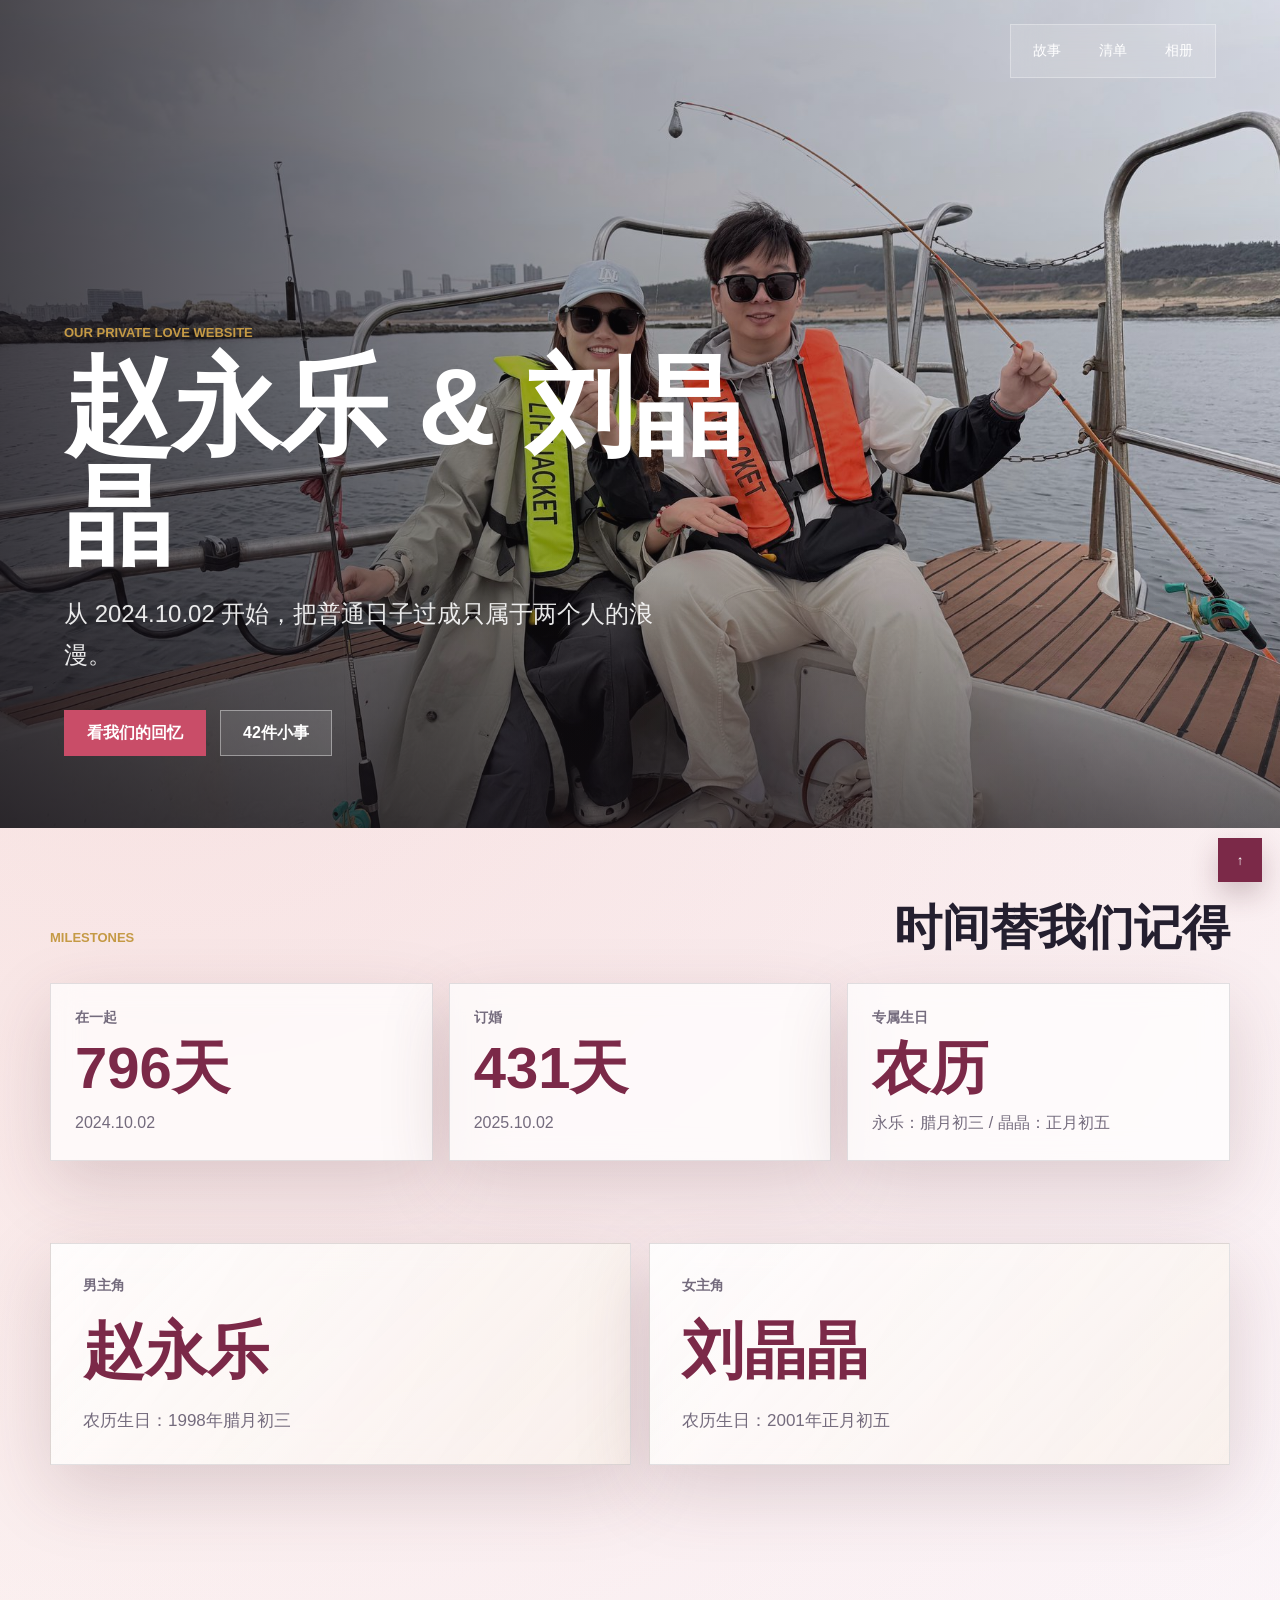
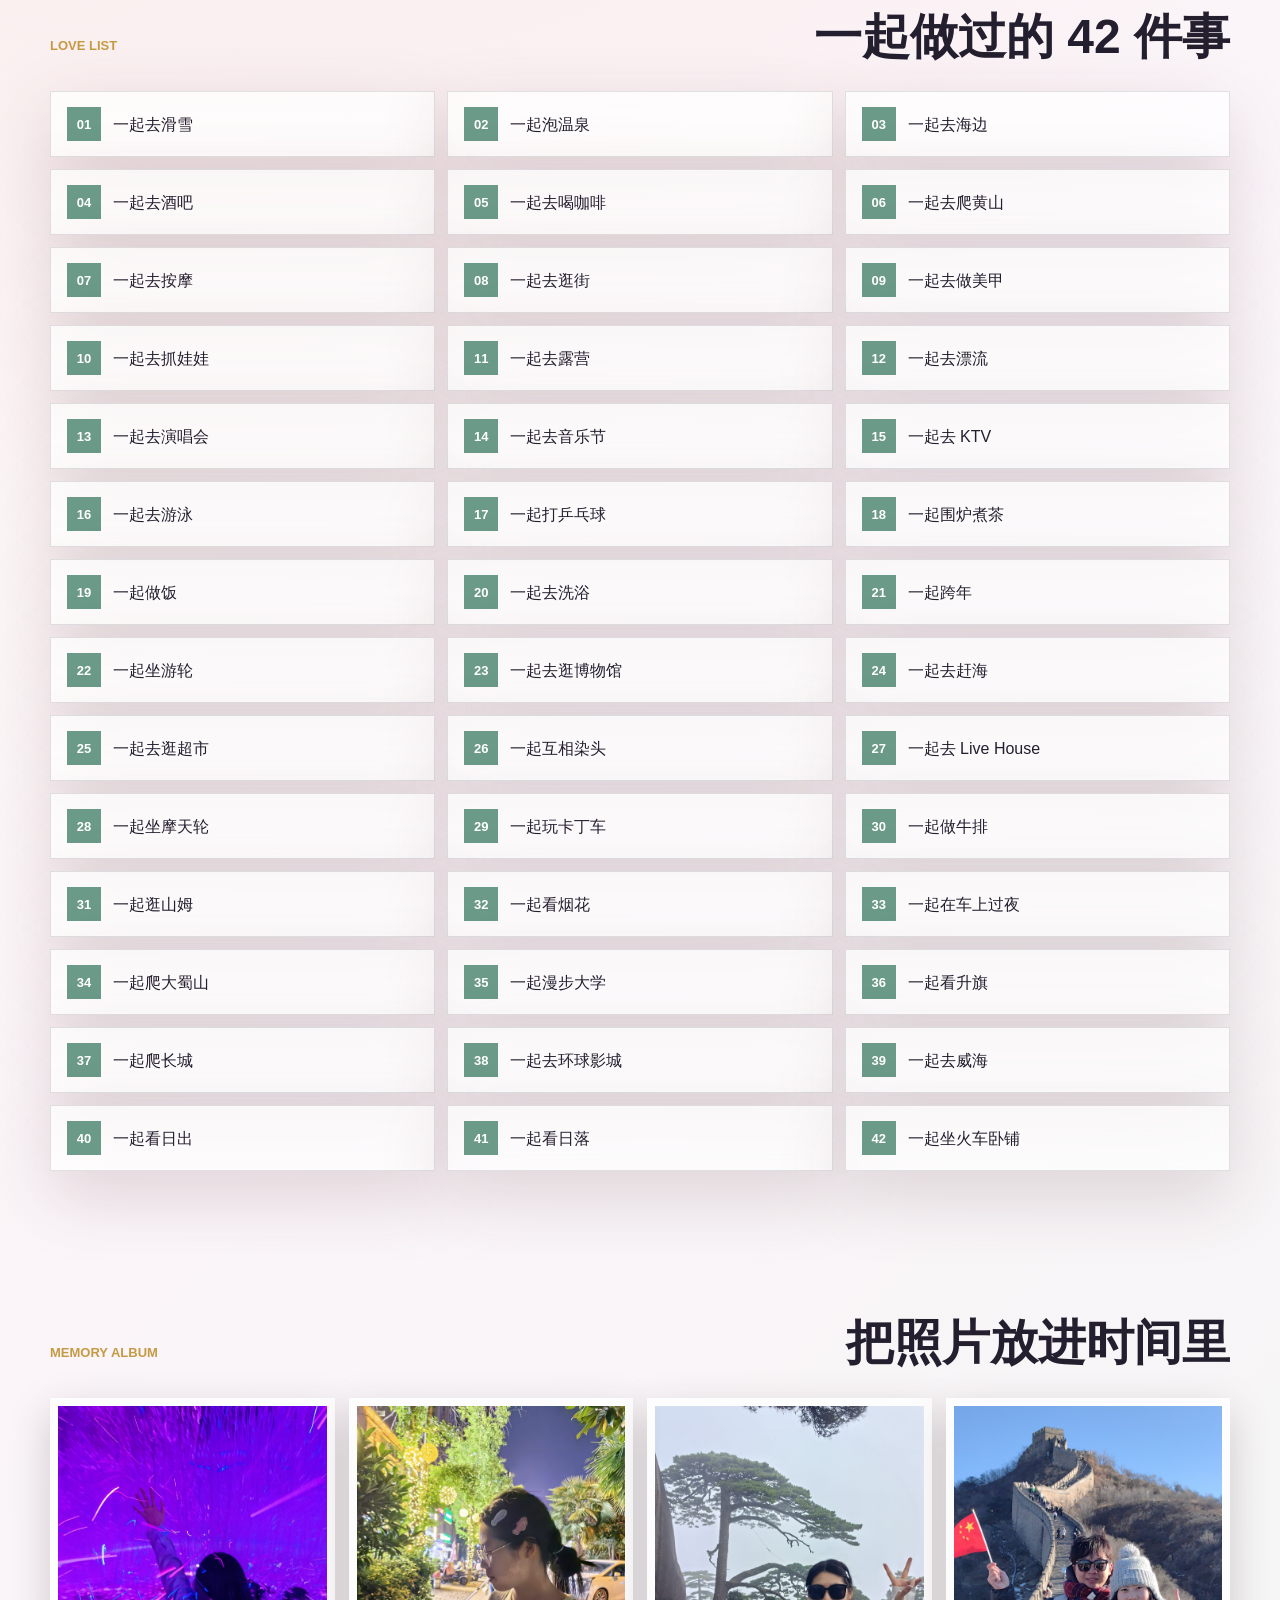
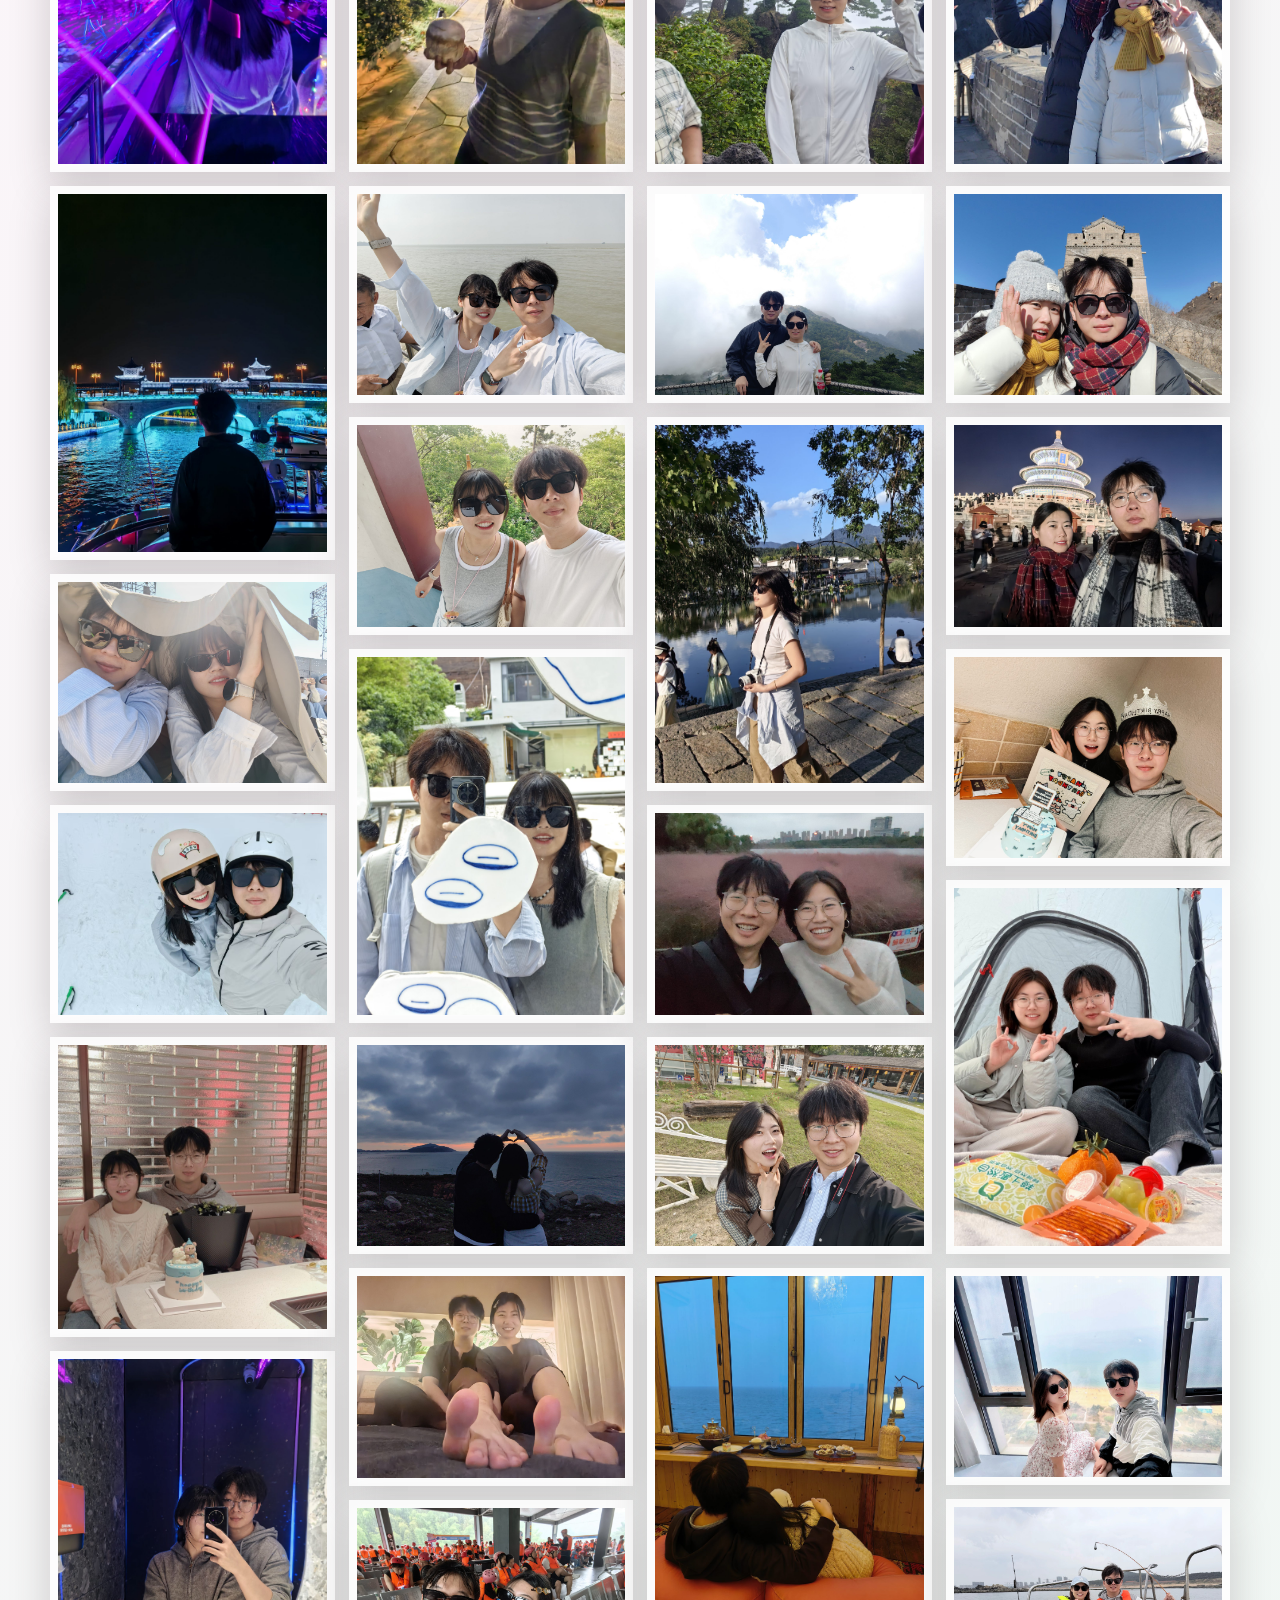
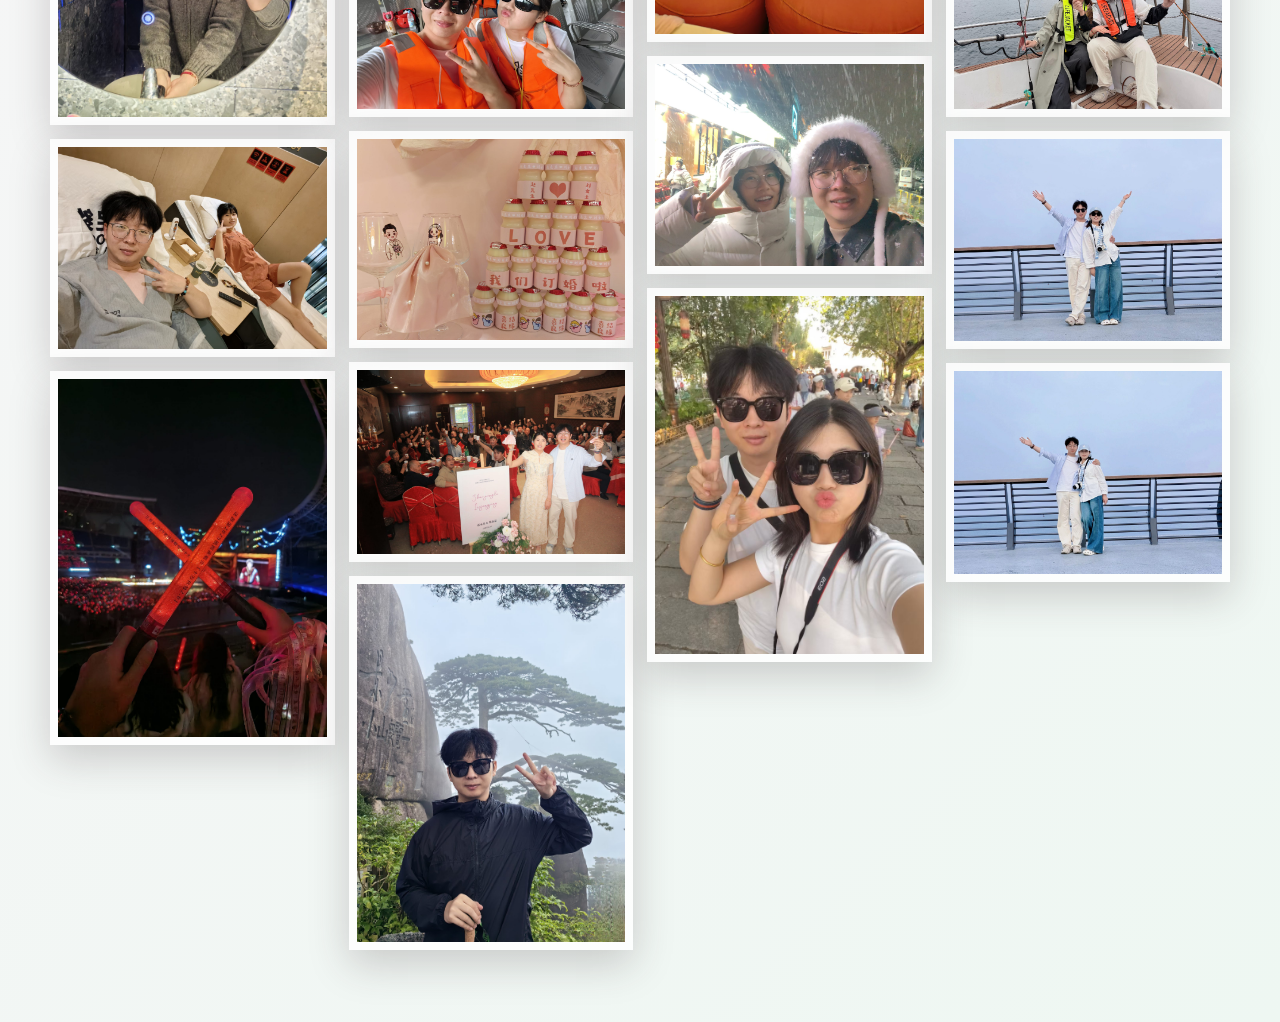
==== docs/index.html @ 8a0416c9 "Add docs deployment for GitHub Pages" ====
<!doctype html>
<html lang="zh-CN">
<head>
  <meta charset="utf-8">
  <meta name="viewport" content="width=device-width, initial-scale=1">
  <title>赵永乐 & 刘晶晶的爱情小站</title>
  <link rel="stylesheet" href="styles.css">
</head>
<body>
  <header class="hero" id="top">
    <div class="hero__media" aria-hidden="true">
      <img id="heroImage" src="assets/web_photos/photo_33.jpg" alt="">
    </div>
    <nav class="nav" aria-label="页面导航">
      <a href="#story">故事</a>
      <a href="#moments">清单</a>
      <a href="#gallery">相册</a>
    </nav>
    <section class="hero__content">
      <p class="eyebrow" id="heroEyebrow">Our private love website</p>
      <h1 id="heroTitle">赵永乐 & 刘晶晶</h1>
      <p class="hero__text" id="heroText">从 2024.10.02 开始，把普通日子过成只属于两个人的浪漫。</p>
      <div class="hero__actions">
        <a class="button button--primary" href="#gallery">看我们的回忆</a>
        <a class="button button--ghost" href="#moments">42件小事</a>
      </div>
    </section>
  </header>

  <main>
    <section class="section intro" id="story">
      <div class="section__head">
        <p class="eyebrow">Milestones</p>
        <h2>时间替我们记得</h2>
      </div>
      <div class="stats" aria-label="爱情纪念日">
        <article class="stat">
          <span class="stat__label">在一起</span>
          <strong id="togetherDays">--</strong>
          <span class="stat__meta" id="togetherDate">2024.10.02</span>
        </article>
        <article class="stat">
          <span class="stat__label">订婚</span>
          <strong id="engagedDays">--</strong>
          <span class="stat__meta" id="engagedDate">2025.10.02</span>
        </article>
        <article class="stat">
          <span class="stat__label">专属生日</span>
          <strong>农历</strong>
          <span class="stat__meta" id="birthdayText">永乐：腊月初三 / 晶晶：正月初五</span>
        </article>
      </div>
    </section>

    <section class="section names" id="peopleGrid">
    </section>

    <section class="section moments" id="moments">
      <div class="section__head">
        <p class="eyebrow">Love list</p>
        <h2>一起做过的 42 件事</h2>
      </div>
      <div class="moment-grid" id="momentGrid"></div>
    </section>

    <section class="section gallery" id="gallery">
      <div class="section__head">
        <p class="eyebrow">Memory album</p>
        <h2>把照片放进时间里</h2>
      </div>
      <div class="gallery-grid" id="galleryGrid" aria-label="情侣回忆相册"></div>
    </section>
  </main>

  <button class="to-top" type="button" aria-label="回到顶部">↑</button>

  <dialog class="lightbox" id="lightbox">
    <button class="lightbox__close" type="button" aria-label="关闭">×</button>
    <img id="lightboxImg" alt="放大的回忆照片">
  </dialog>

  <script src="script.js"></script>
</body>
</html>
---- docs/styles.css ----
:root {
  color-scheme: light;
  --ink: #241f2f;
  --muted: #746b7d;
  --paper: #fffaf7;
  --rose: #c94d68;
  --berry: #7b2948;
  --gold: #c59a45;
  --mint: #6b9a88;
  --line: rgba(36, 31, 47, 0.13);
  --shadow: 0 24px 70px rgba(86, 47, 55, 0.18);
}

* {
  box-sizing: border-box;
}

html {
  scroll-behavior: smooth;
}

body {
  margin: 0;
  color: var(--ink);
  font-family: "Microsoft YaHei", "PingFang SC", "Noto Sans SC", Arial, sans-serif;
  background:
    radial-gradient(circle at 12% 8%, rgba(201, 77, 104, 0.14), transparent 30%),
    linear-gradient(135deg, #fff8f1 0%, #fbf5f9 42%, #eef7f2 100%);
}

a {
  color: inherit;
  text-decoration: none;
}

.hero {
  position: relative;
  min-height: 92vh;
  display: grid;
  align-items: end;
  padding: 28px clamp(20px, 5vw, 72px) 72px;
  overflow: hidden;
}

.hero::after {
  content: "";
  position: absolute;
  inset: 0;
  background:
    linear-gradient(90deg, rgba(20, 16, 21, 0.74) 0%, rgba(20, 16, 21, 0.34) 46%, rgba(20, 16, 21, 0.1) 100%),
    linear-gradient(0deg, rgba(20, 16, 21, 0.55), transparent 35%);
  z-index: 1;
}

.hero__media,
.hero__media img {
  position: absolute;
  inset: 0;
  width: 100%;
  height: 100%;
}

.hero__media img {
  object-fit: cover;
}

.nav {
  position: absolute;
  z-index: 2;
  top: 24px;
  right: clamp(20px, 5vw, 72px);
  display: flex;
  gap: 10px;
  padding: 8px;
  border: 1px solid rgba(255, 255, 255, 0.32);
  background: rgba(255, 255, 255, 0.14);
  backdrop-filter: blur(16px);
}

.nav a {
  min-width: 54px;
  padding: 9px 14px;
  color: #fff;
  font-size: 14px;
  text-align: center;
}

.hero__content {
  position: relative;
  z-index: 2;
  max-width: 780px;
  color: #fff;
}

.eyebrow {
  margin: 0 0 12px;
  color: var(--gold);
  font-size: 13px;
  font-weight: 700;
  letter-spacing: 0;
  text-transform: uppercase;
}

.hero h1 {
  margin: 0;
  font-size: clamp(48px, 9vw, 108px);
  line-height: 1.02;
  letter-spacing: 0;
}

.hero__text {
  max-width: 620px;
  margin: 22px 0 0;
  color: rgba(255, 255, 255, 0.9);
  font-size: clamp(18px, 2.2vw, 24px);
  line-height: 1.7;
}

.hero__actions {
  display: flex;
  flex-wrap: wrap;
  gap: 14px;
  margin-top: 34px;
}

.button {
  display: inline-flex;
  align-items: center;
  justify-content: center;
  min-height: 46px;
  padding: 0 22px;
  border: 1px solid rgba(255, 255, 255, 0.4);
  font-weight: 700;
}

.button--primary {
  color: #fff;
  background: var(--rose);
  border-color: var(--rose);
}

.button--ghost {
  color: #fff;
  background: rgba(255, 255, 255, 0.12);
}

.section {
  width: min(1180px, calc(100% - 40px));
  margin: 0 auto;
  padding: 72px 0;
}

.section__head {
  display: flex;
  align-items: end;
  justify-content: space-between;
  gap: 20px;
  margin-bottom: 26px;
}

.section__head h2 {
  margin: 0;
  font-size: clamp(28px, 4vw, 48px);
  line-height: 1.18;
}

.stats {
  display: grid;
  grid-template-columns: repeat(3, minmax(0, 1fr));
  gap: 16px;
}

.stat,
.names article,
.moment {
  border: 1px solid var(--line);
  background: rgba(255, 255, 255, 0.72);
  box-shadow: var(--shadow);
  backdrop-filter: blur(14px);
}

.stat {
  min-height: 160px;
  padding: 24px;
}

.stat__label,
.names span {
  color: var(--muted);
  font-size: 14px;
  font-weight: 700;
}

.stat strong {
  display: block;
  margin: 12px 0;
  color: var(--berry);
  font-size: clamp(34px, 5vw, 58px);
  line-height: 1;
}

.stat__meta {
  color: var(--muted);
  line-height: 1.7;
}

.names {
  display: grid;
  grid-template-columns: repeat(2, minmax(0, 1fr));
  gap: 18px;
  padding-top: 10px;
}

.names article {
  min-height: 220px;
  padding: 32px;
  background:
    linear-gradient(135deg, rgba(255, 255, 255, 0.86), rgba(255, 244, 238, 0.72)),
    linear-gradient(120deg, transparent, rgba(107, 154, 136, 0.12));
}

.names h2 {
  margin: 14px 0 16px;
  color: var(--berry);
  font-size: clamp(36px, 5vw, 62px);
}

.names p {
  margin: 0;
  color: var(--muted);
  font-size: 17px;
}

.moment-grid {
  display: grid;
  grid-template-columns: repeat(3, minmax(0, 1fr));
  gap: 12px;
}

.moment {
  display: flex;
  align-items: center;
  gap: 12px;
  min-height: 66px;
  padding: 14px 16px;
}

.moment__index {
  display: inline-grid;
  place-items: center;
  flex: 0 0 34px;
  width: 34px;
  height: 34px;
  color: #fff;
  background: var(--mint);
  font-size: 13px;
  font-weight: 800;
}

.moment__text {
  min-width: 0;
  line-height: 1.45;
}

.gallery-grid {
  columns: 4 220px;
  column-gap: 14px;
}

.photo {
  display: block;
  width: 100%;
  margin: 0 0 14px;
  padding: 0;
  border: 0;
  background: transparent;
  break-inside: avoid;
  cursor: zoom-in;
}

.photo img {
  display: block;
  width: 100%;
  height: auto;
  border: 8px solid rgba(255, 255, 255, 0.84);
  box-shadow: 0 14px 38px rgba(61, 45, 52, 0.22);
}

.to-top {
  position: fixed;
  right: 18px;
  bottom: 18px;
  z-index: 5;
  width: 44px;
  height: 44px;
  border: 0;
  color: #fff;
  background: var(--berry);
  box-shadow: 0 12px 28px rgba(75, 32, 46, 0.24);
  cursor: pointer;
}

.lightbox {
  width: min(92vw, 1100px);
  padding: 0;
  border: 0;
  background: transparent;
}

.lightbox::backdrop {
  background: rgba(20, 16, 21, 0.82);
}

.lightbox img {
  display: block;
  max-width: 100%;
  max-height: 86vh;
  margin: auto;
  border: 10px solid #fff;
  box-shadow: 0 24px 70px rgba(0, 0, 0, 0.38);
}

.lightbox__close {
  position: fixed;
  top: 18px;
  right: 18px;
  width: 46px;
  height: 46px;
  border: 0;
  color: #fff;
  background: rgba(255, 255, 255, 0.18);
  font-size: 32px;
  line-height: 1;
  cursor: pointer;
}

@media (max-width: 860px) {
  .hero {
    min-height: 88vh;
    padding: 92px 20px 56px;
  }

  .nav {
    left: 20px;
    right: 20px;
    justify-content: center;
  }

  .section__head {
    display: block;
  }

  .stats,
  .names,
  .moment-grid {
    grid-template-columns: 1fr;
  }

  .section {
    width: min(100% - 28px, 1180px);
    padding: 52px 0;
  }
}
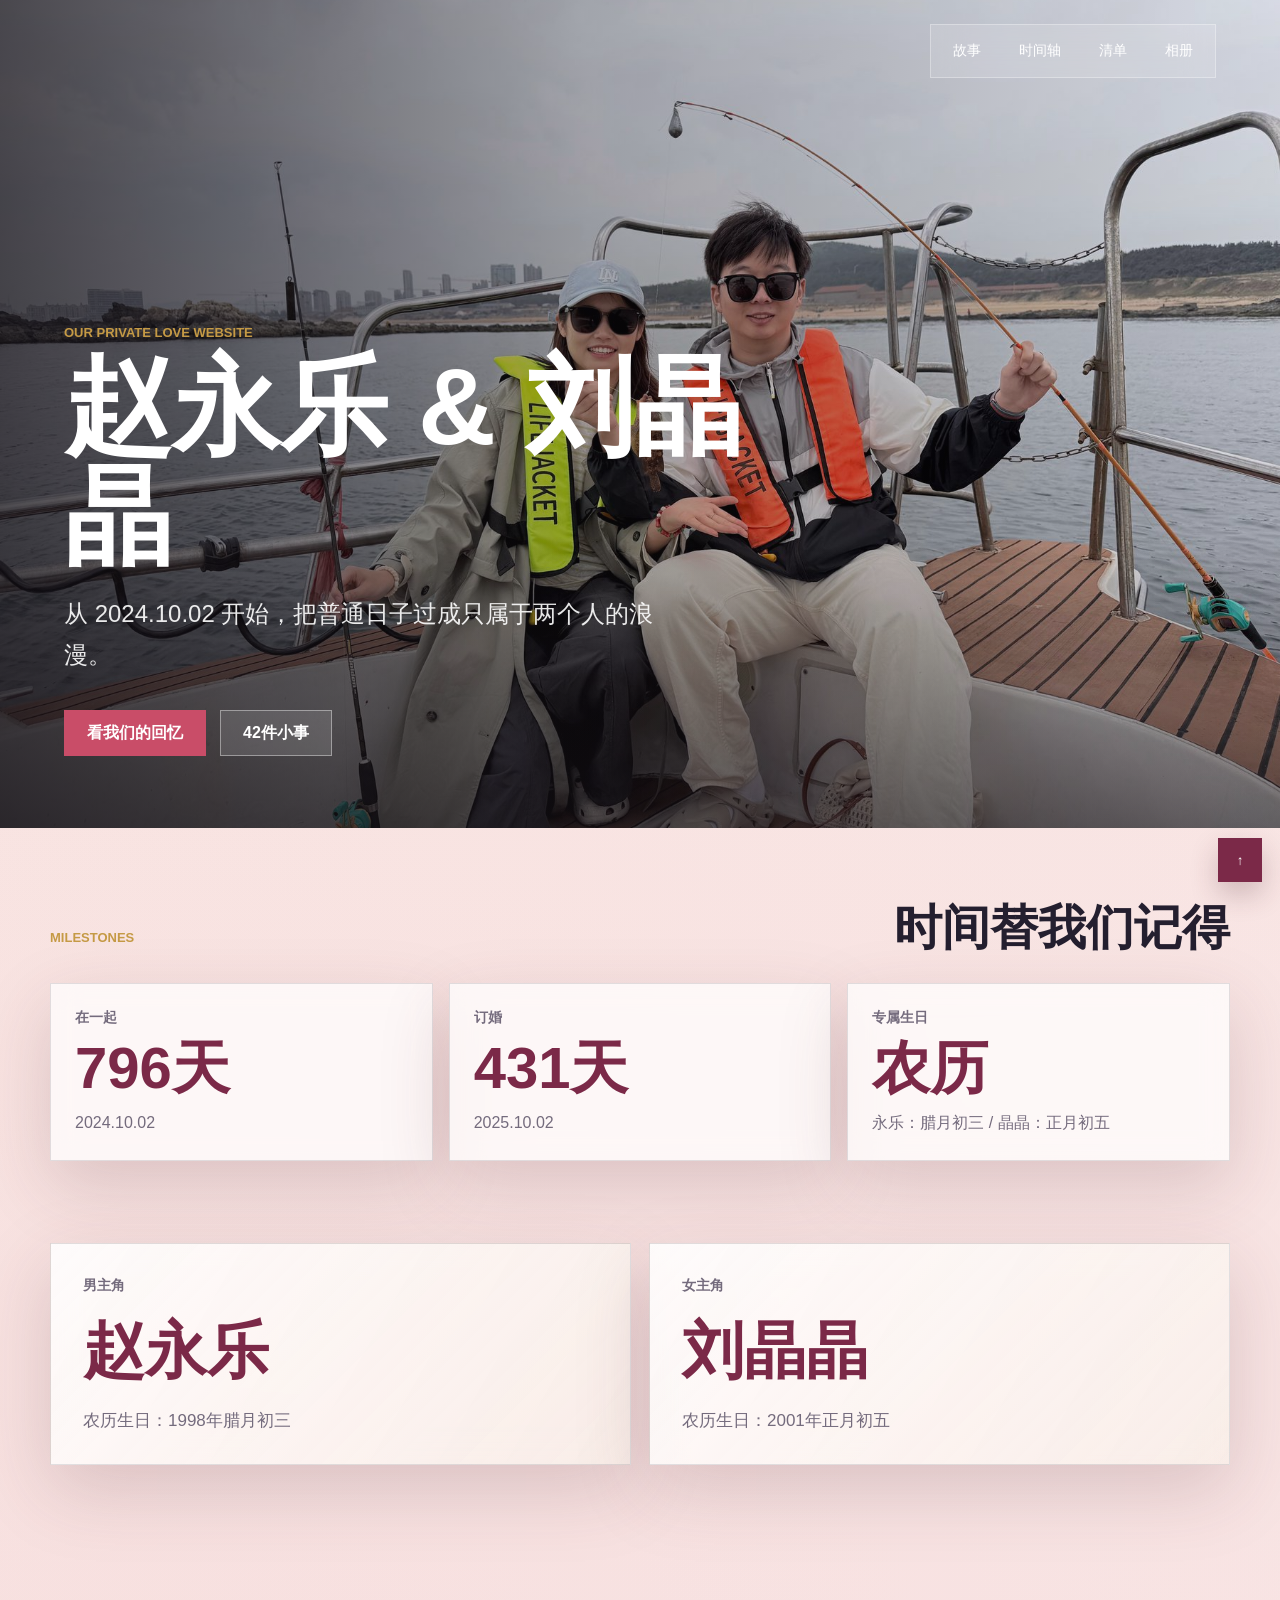
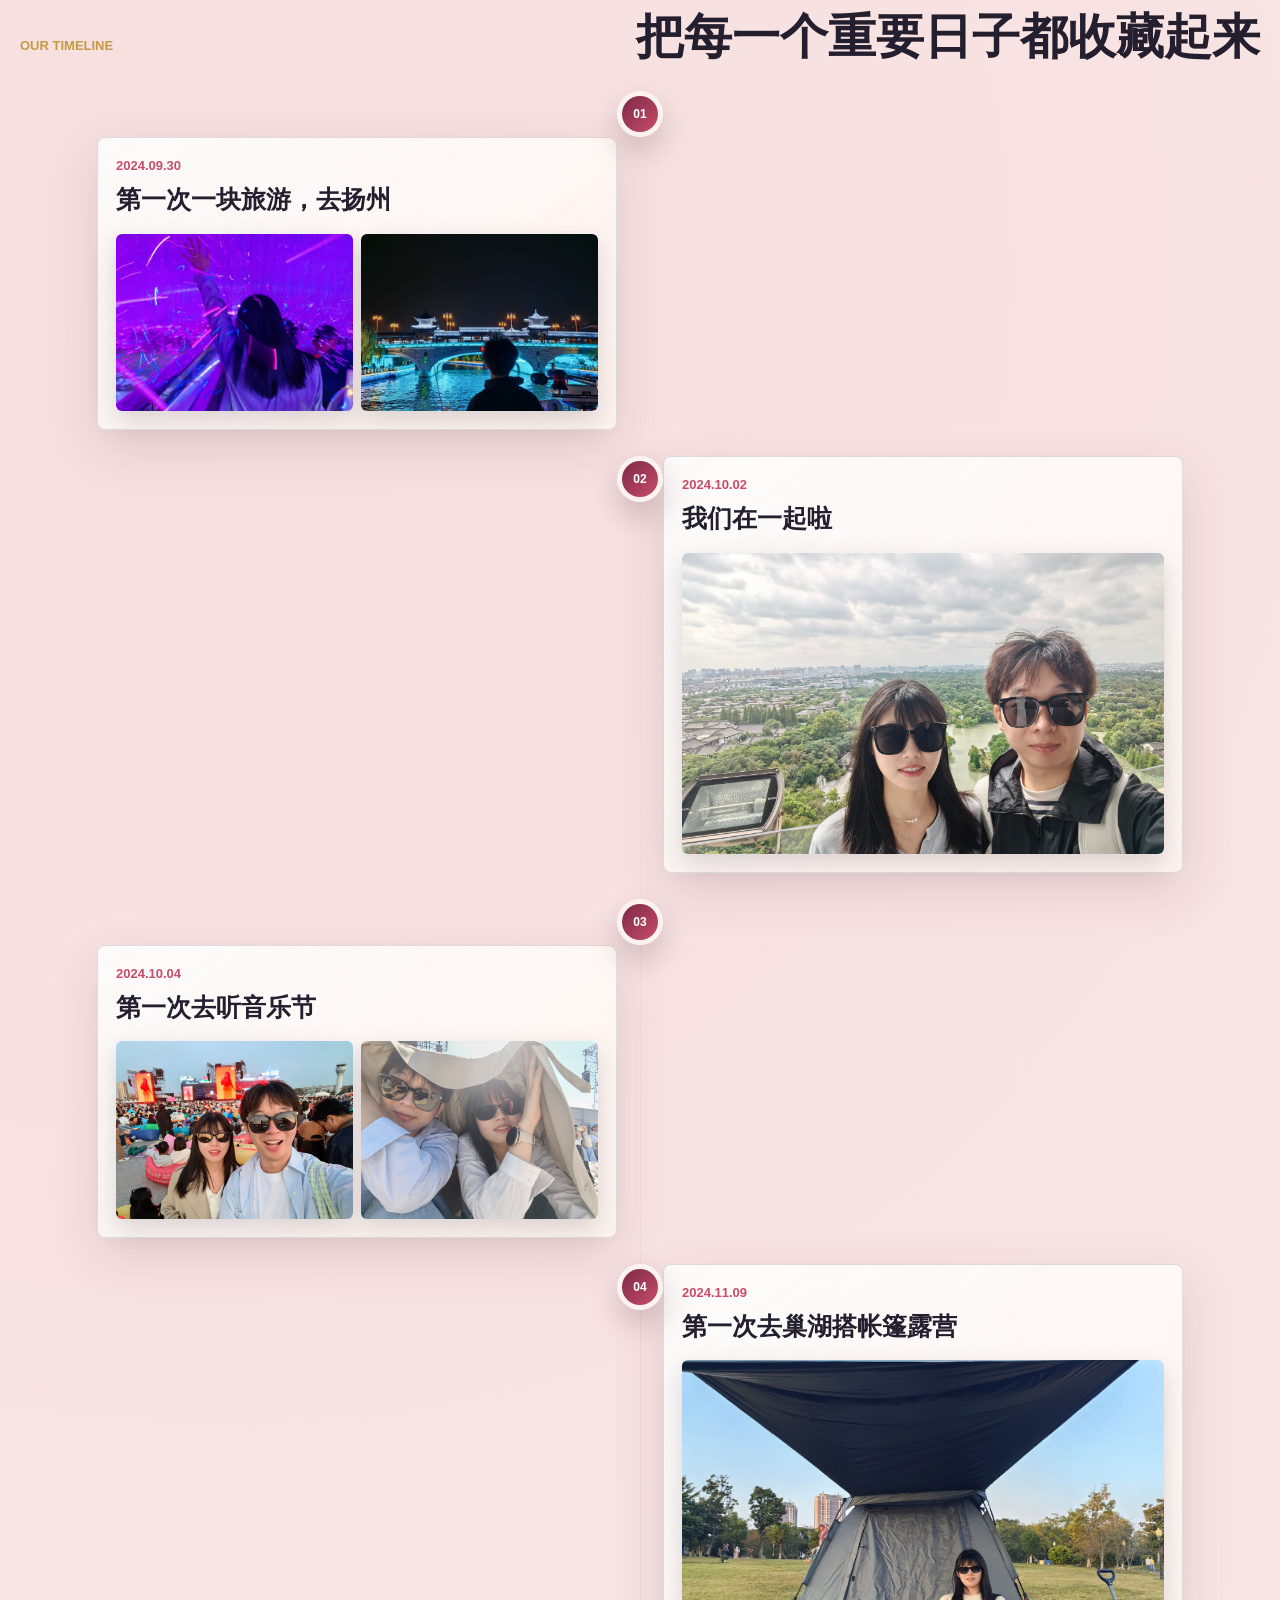
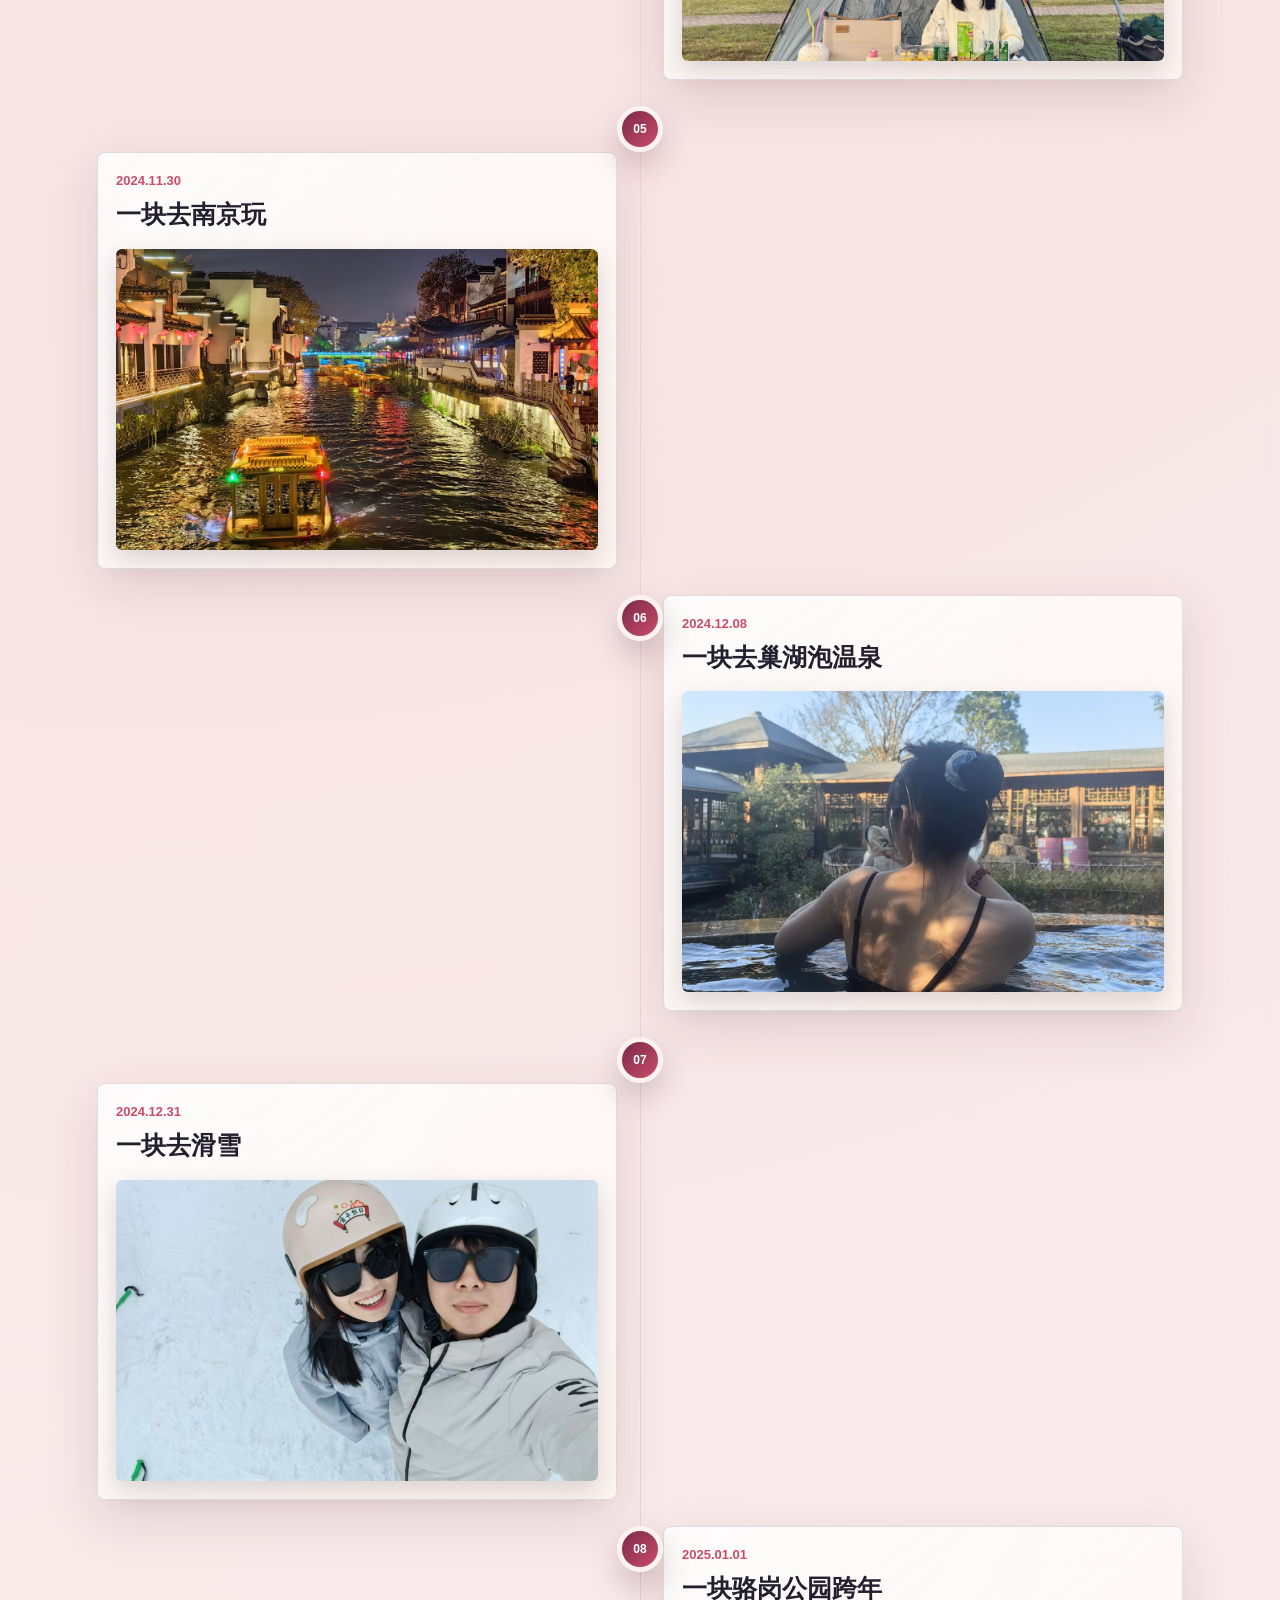
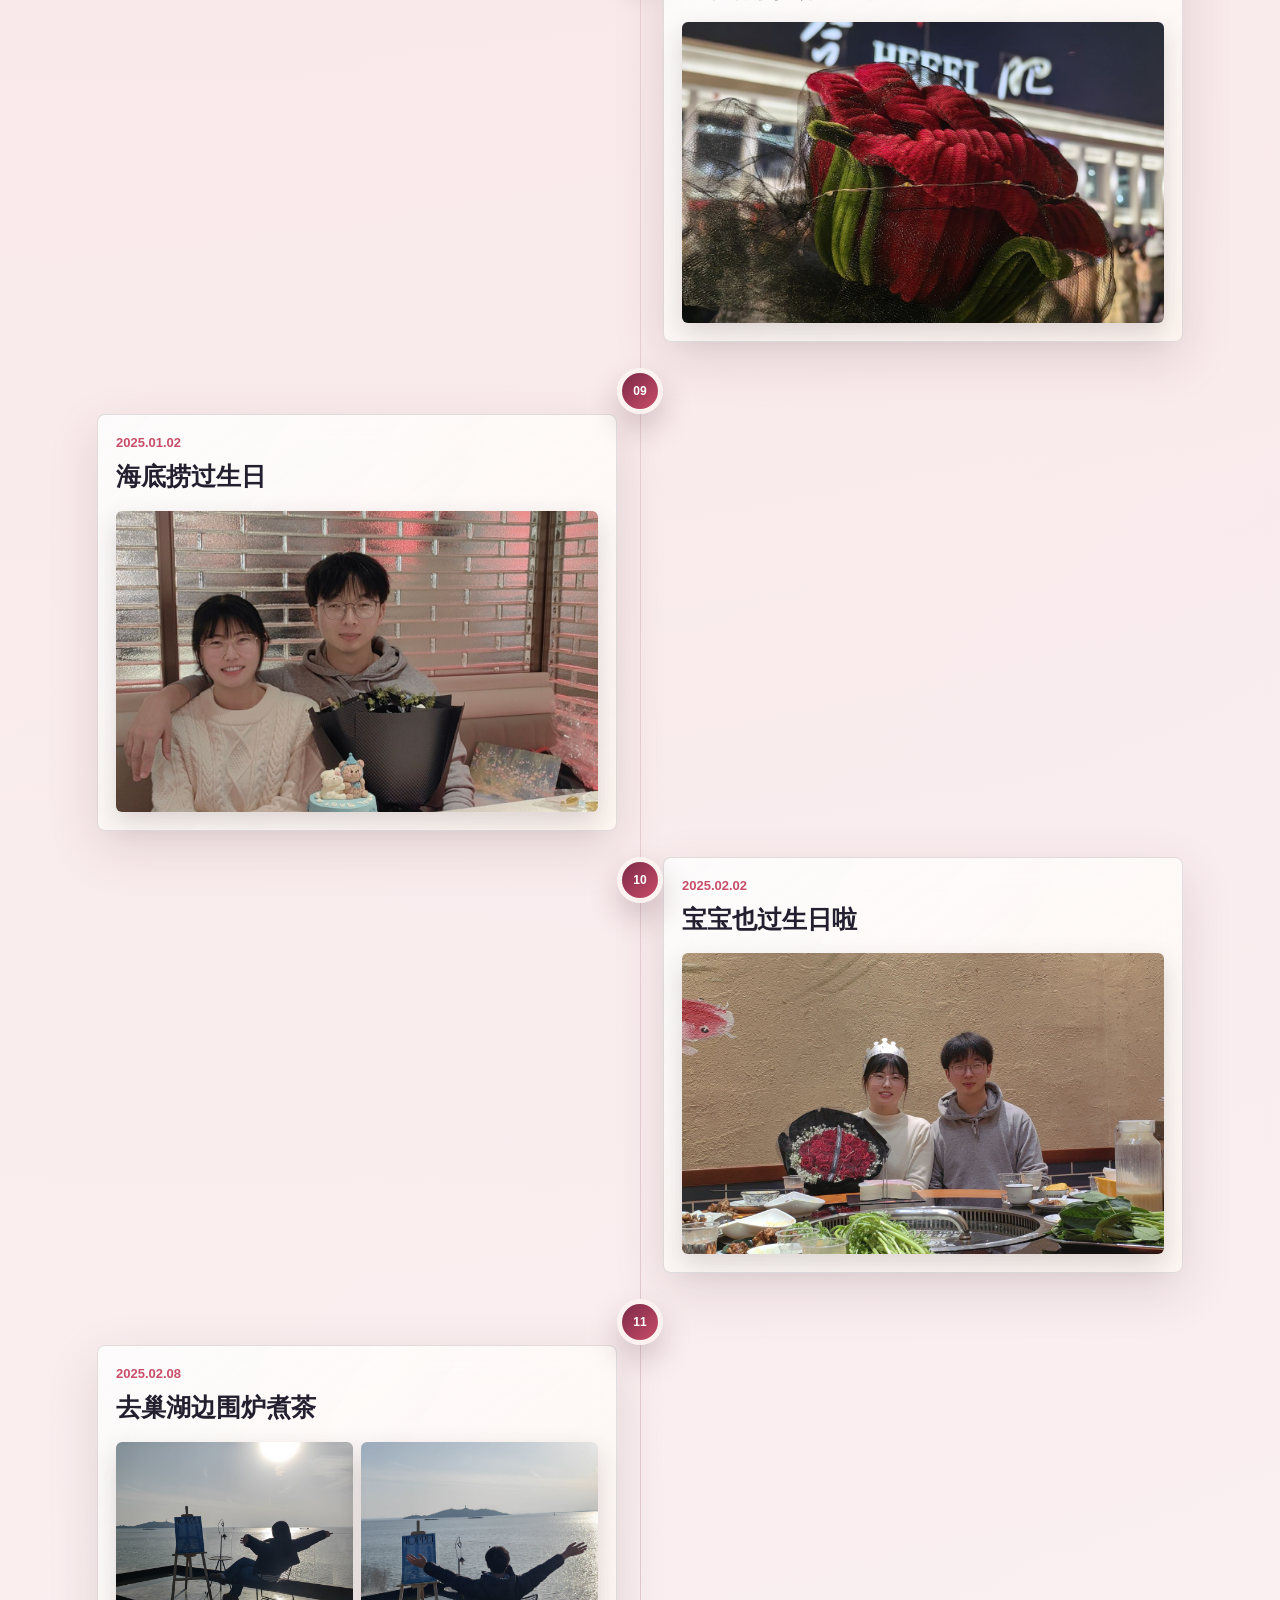
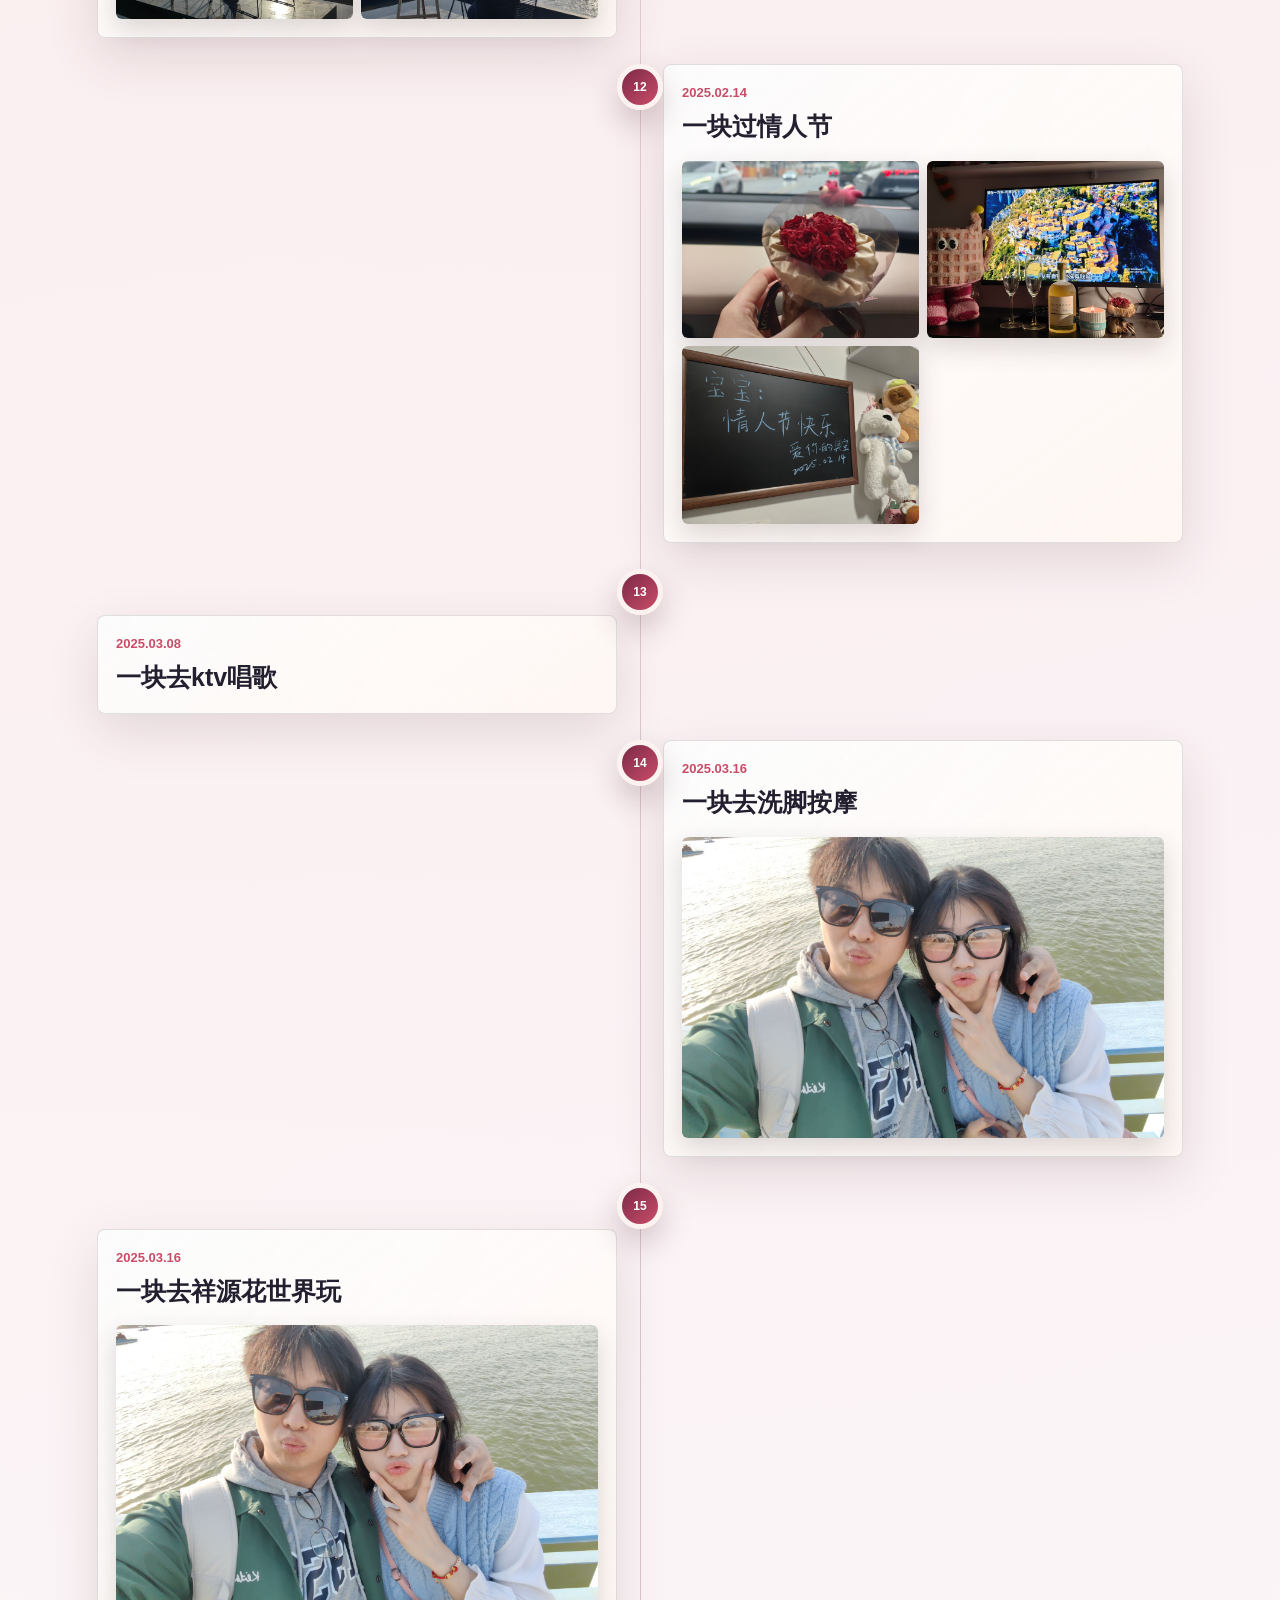
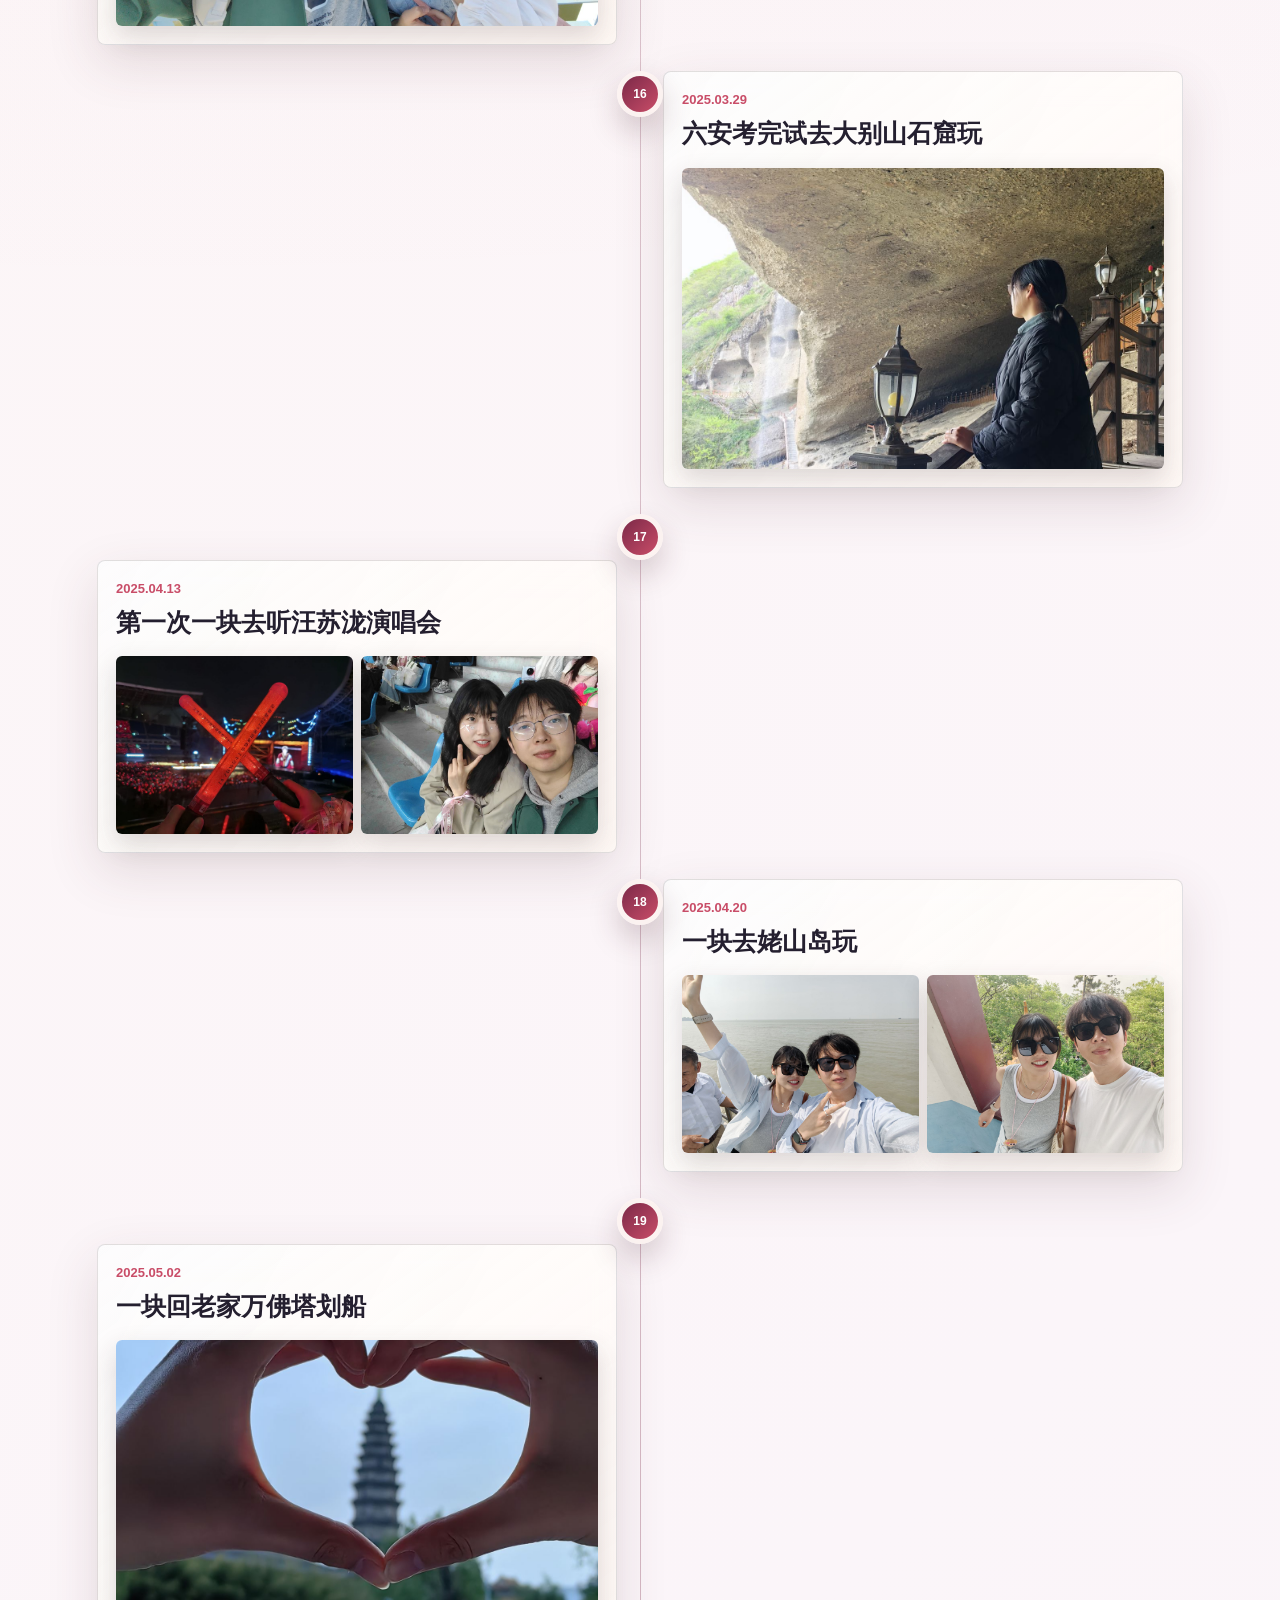
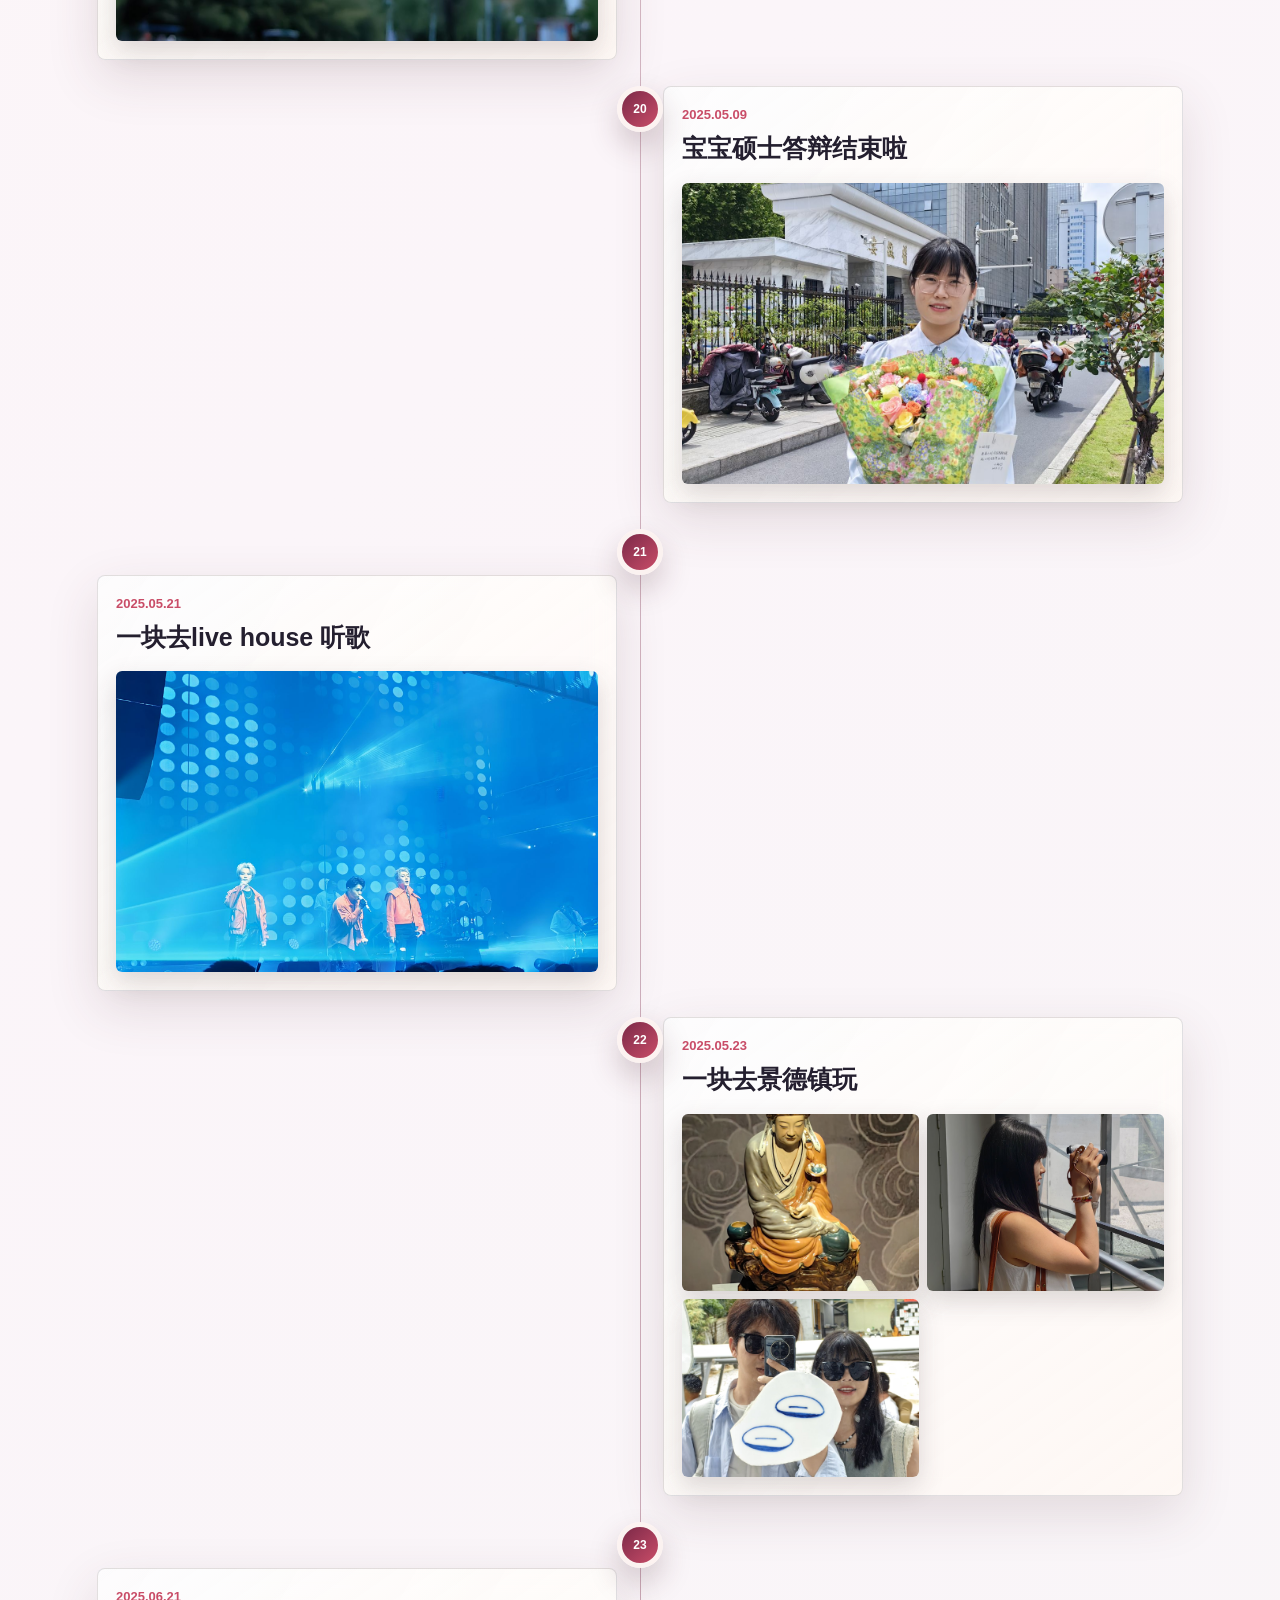
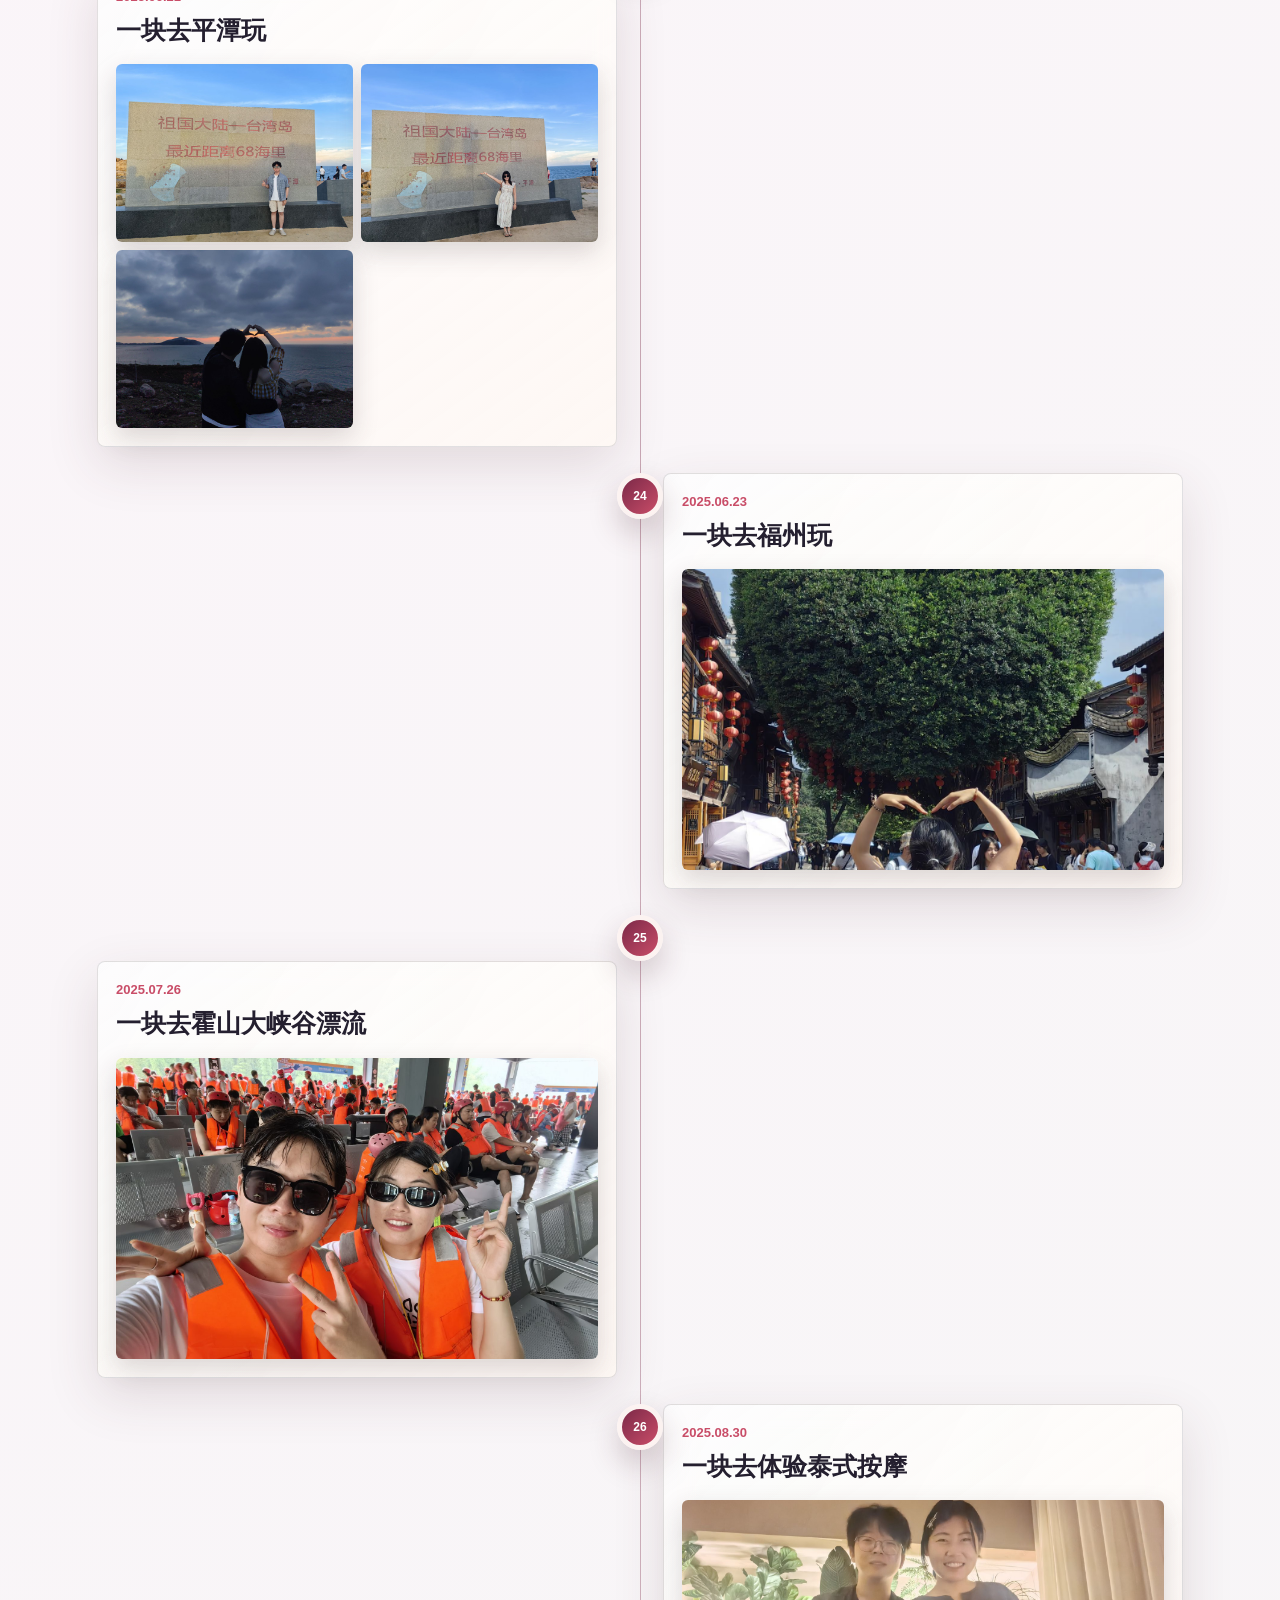
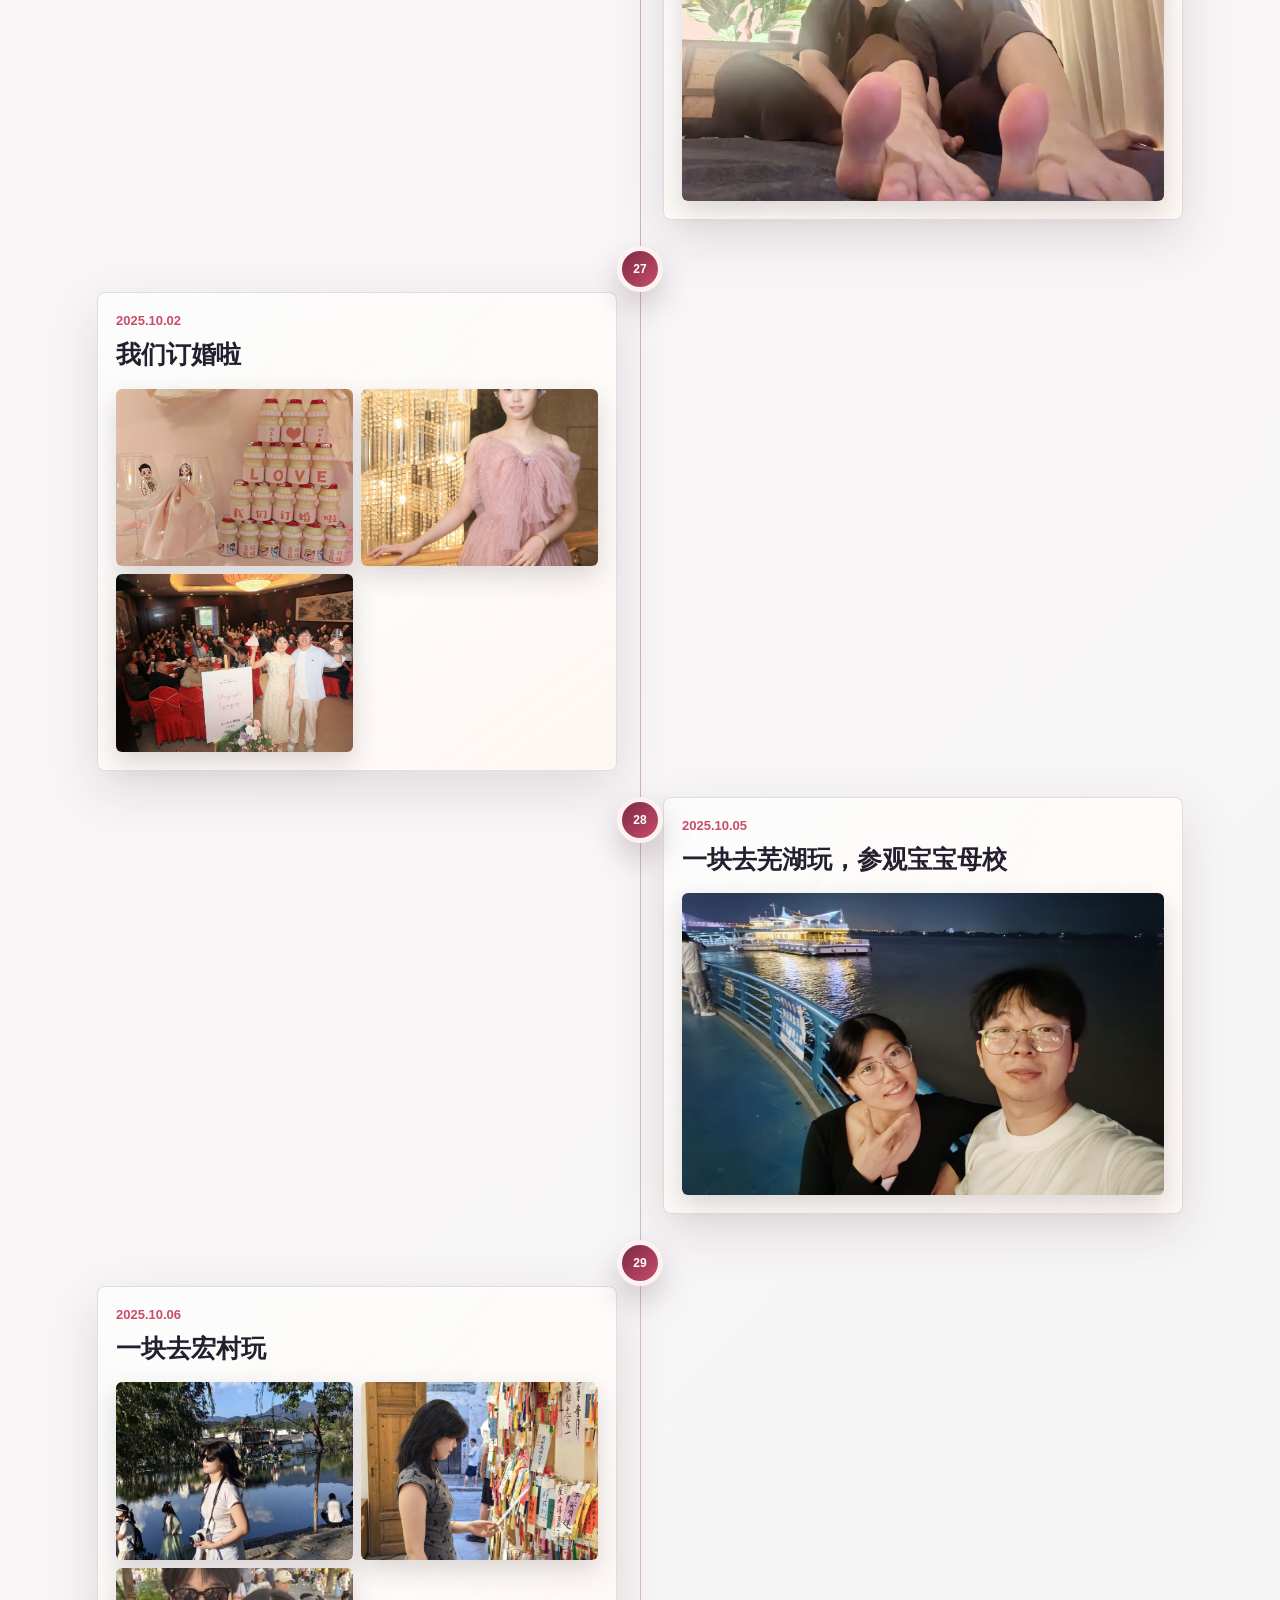
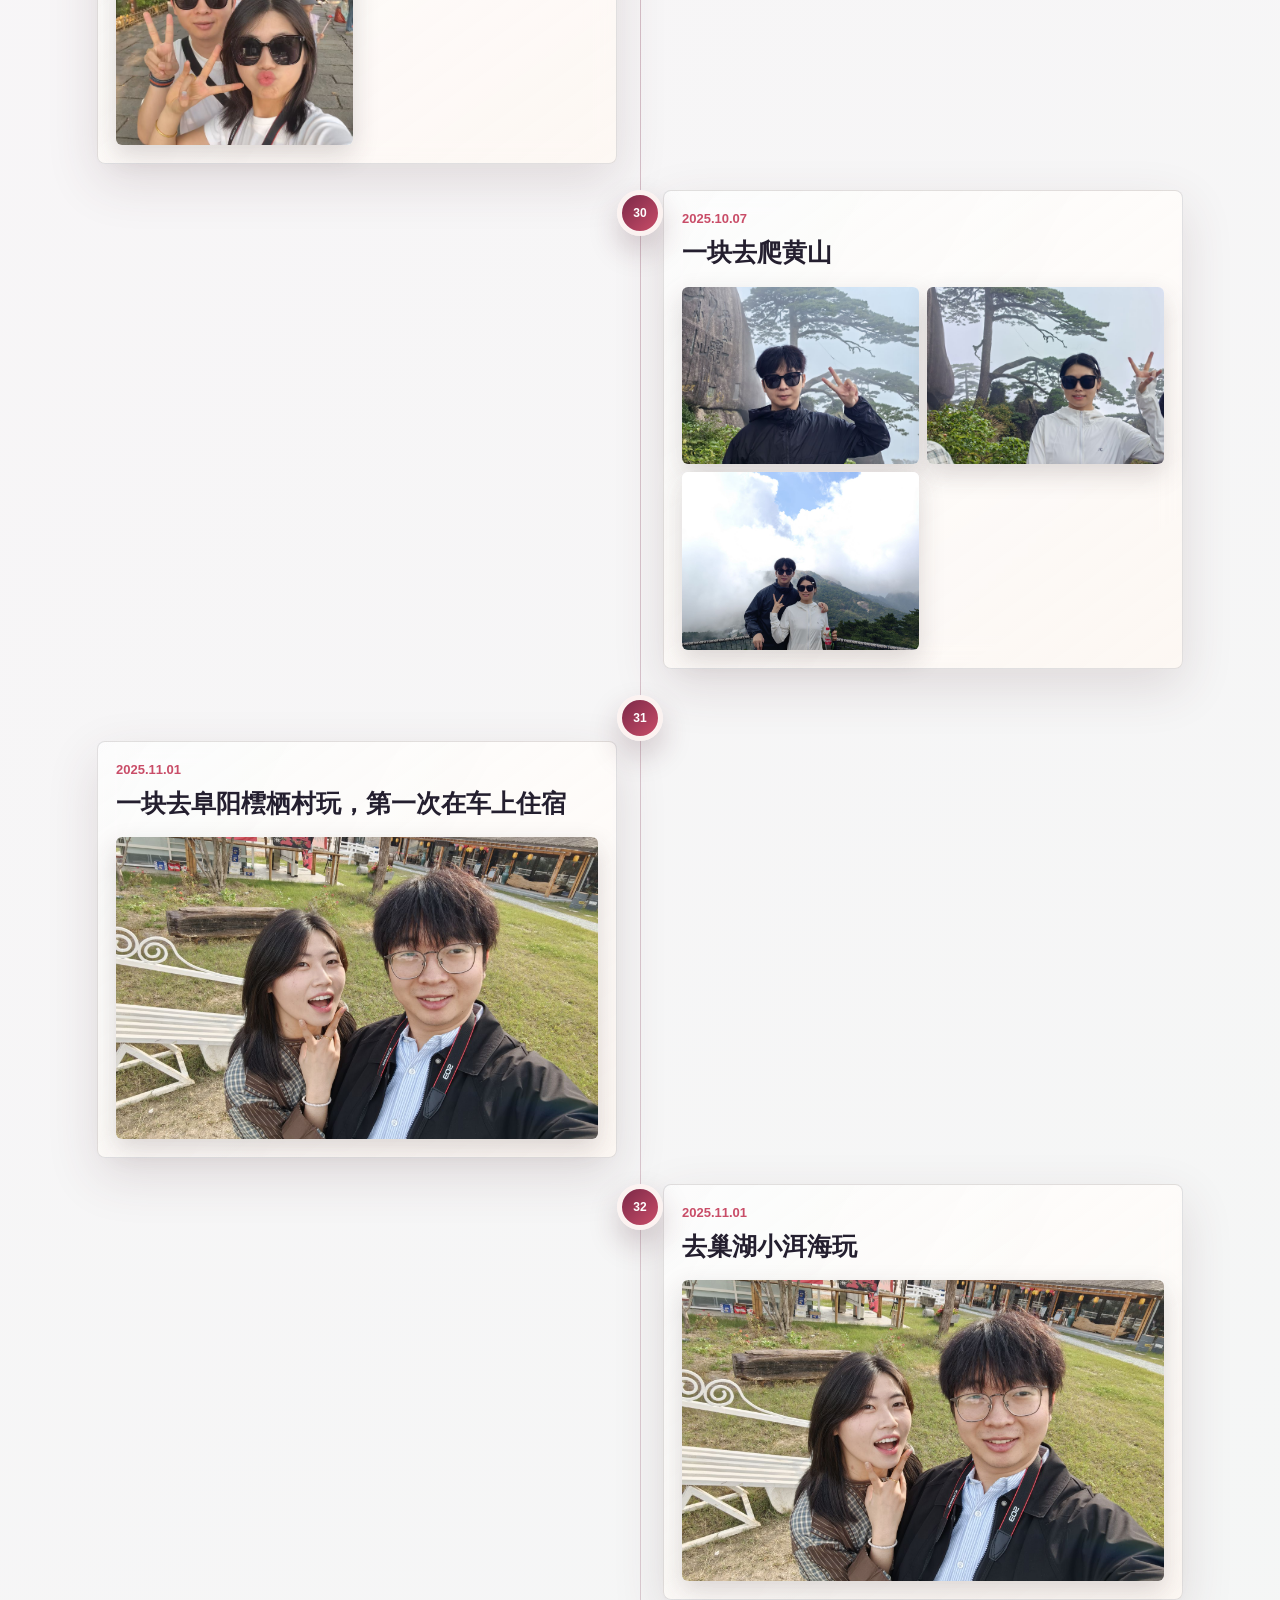
==== commit 151c172d: "Add photo timeline" ====
--- a/docs/index.html
+++ b/docs/index.html
@@ -13,6 +13,7 @@
     </div>
     <nav class="nav" aria-label="页面导航">
       <a href="#story">故事</a>
+      <a href="#timeline">时间轴</a>
       <a href="#moments">清单</a>
       <a href="#gallery">相册</a>
     </nav>
@@ -55,6 +56,14 @@
     <section class="section names" id="peopleGrid">
     </section>
 
+    <section class="section timeline" id="timeline">
+      <div class="section__head">
+        <p class="eyebrow">Our timeline</p>
+        <h2>把每一个重要日子都收藏起来</h2>
+      </div>
+      <div class="timeline-list" id="timelineList" aria-label="爱情时间轴"></div>
+    </section>
+
     <section class="section moments" id="moments">
       <div class="section__head">
         <p class="eyebrow">Love list</p>
--- a/docs/styles.css
+++ b/docs/styles.css
@@ -262,6 +262,119 @@
   line-height: 1.45;
 }
 
+.timeline {
+  width: min(1240px, calc(100% - 40px));
+}
+
+.timeline-list {
+  position: relative;
+  display: grid;
+  gap: 26px;
+}
+
+.timeline-list::before {
+  content: "";
+  position: absolute;
+  top: 12px;
+  bottom: 12px;
+  left: 50%;
+  width: 1px;
+  background: linear-gradient(180deg, transparent, rgba(123, 41, 72, 0.38), transparent);
+}
+
+.timeline-item {
+  position: relative;
+  display: grid;
+  grid-template-columns: minmax(0, 1fr) 46px minmax(0, 1fr);
+  align-items: start;
+}
+
+.timeline-item__marker {
+  z-index: 1;
+  grid-column: 2;
+  display: grid;
+  place-items: center;
+  width: 46px;
+  height: 46px;
+  color: #fff;
+  background: linear-gradient(135deg, var(--berry), var(--rose));
+  border: 5px solid rgba(255, 250, 247, 0.96);
+  border-radius: 50%;
+  box-shadow: 0 14px 30px rgba(75, 32, 46, 0.22);
+  font-size: 12px;
+  font-weight: 800;
+}
+
+.timeline-item__body {
+  grid-column: 3;
+  width: min(100%, 520px);
+  padding: 18px;
+  border: 1px solid var(--line);
+  border-radius: 8px;
+  background:
+    linear-gradient(145deg, rgba(255, 255, 255, 0.88), rgba(255, 248, 242, 0.76)),
+    linear-gradient(120deg, rgba(107, 154, 136, 0.12), transparent 58%);
+  box-shadow: 0 18px 52px rgba(86, 47, 55, 0.14);
+  backdrop-filter: blur(14px);
+}
+
+.timeline-item:nth-child(odd) .timeline-item__body {
+  grid-column: 1;
+  justify-self: end;
+}
+
+.timeline-item time {
+  display: inline-flex;
+  margin-bottom: 8px;
+  color: var(--rose);
+  font-size: 13px;
+  font-weight: 800;
+}
+
+.timeline-item h3 {
+  margin: 0;
+  font-size: clamp(18px, 2.2vw, 25px);
+  line-height: 1.45;
+}
+
+.timeline-photos {
+  display: grid;
+  grid-template-columns: repeat(2, minmax(0, 1fr));
+  gap: 8px;
+  margin-top: 16px;
+}
+
+.timeline-photo {
+  position: relative;
+  display: block;
+  width: 100%;
+  aspect-ratio: 4 / 3;
+  padding: 0;
+  overflow: hidden;
+  border: 0;
+  border-radius: 6px;
+  background: rgba(255, 255, 255, 0.72);
+  box-shadow: 0 10px 26px rgba(61, 45, 52, 0.18);
+  cursor: zoom-in;
+}
+
+.timeline-photo:only-child {
+  grid-column: 1 / -1;
+  aspect-ratio: 16 / 10;
+}
+
+.timeline-photo img {
+  display: block;
+  width: 100%;
+  height: 100%;
+  object-fit: cover;
+  transition: transform 0.28s ease;
+}
+
+.timeline-photo:hover img {
+  transform: scale(1.04);
+}
+
 .gallery-grid {
   columns: 4 220px;
   column-gap: 14px;
@@ -344,6 +457,7 @@
     left: 20px;
     right: 20px;
     justify-content: center;
+    overflow-x: auto;
   }
 
   .section__head {
@@ -360,4 +474,39 @@
     width: min(100% - 28px, 1180px);
     padding: 52px 0;
   }
-}
+
+  .timeline {
+    width: min(100% - 28px, 1180px);
+  }
+
+  .timeline-list {
+    gap: 18px;
+  }
+
+  .timeline-list::before {
+    left: 22px;
+  }
+
+  .timeline-item {
+    grid-template-columns: 44px minmax(0, 1fr);
+    gap: 12px;
+  }
+
+  .timeline-item__marker {
+    grid-column: 1;
+    width: 44px;
+    height: 44px;
+  }
+
+  .timeline-item__body,
+  .timeline-item:nth-child(odd) .timeline-item__body {
+    grid-column: 2;
+    justify-self: stretch;
+    width: 100%;
+    padding: 16px;
+  }
+
+  .timeline-photos {
+    grid-template-columns: 1fr;
+  }
+}
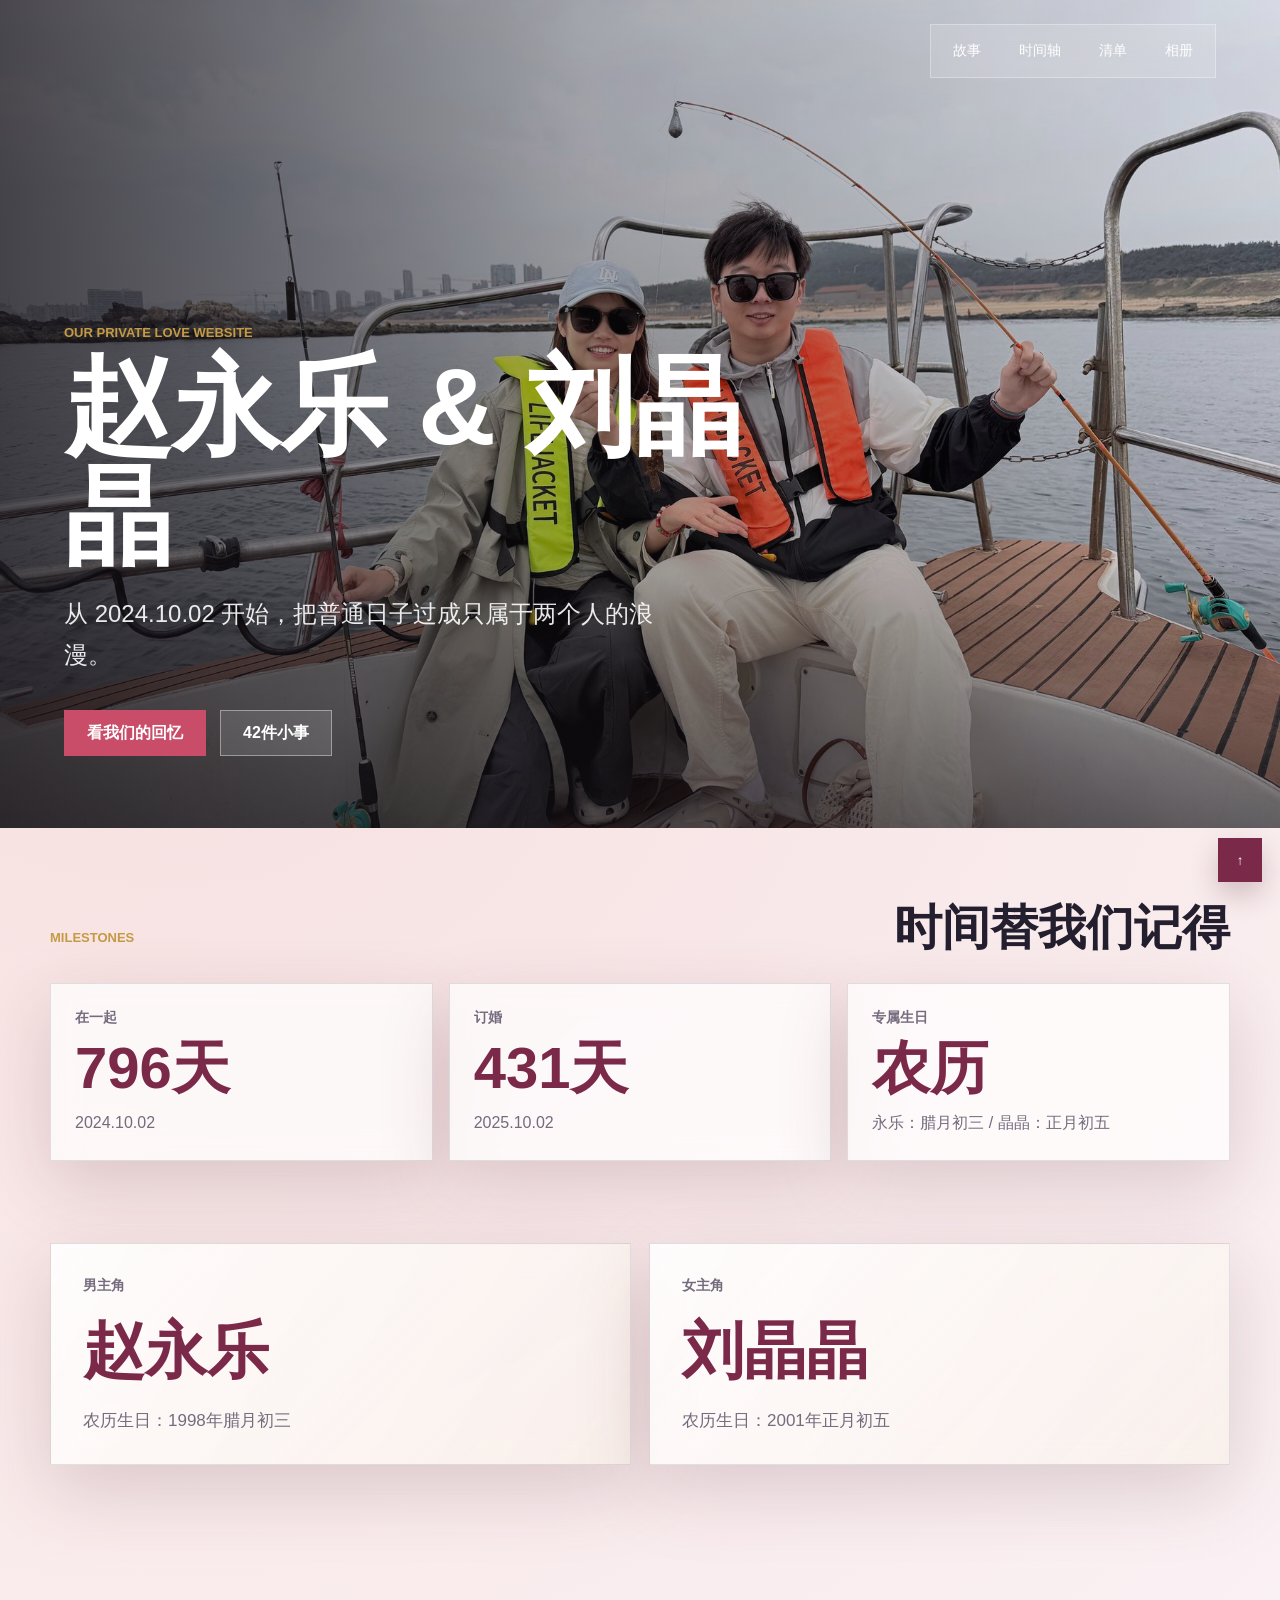
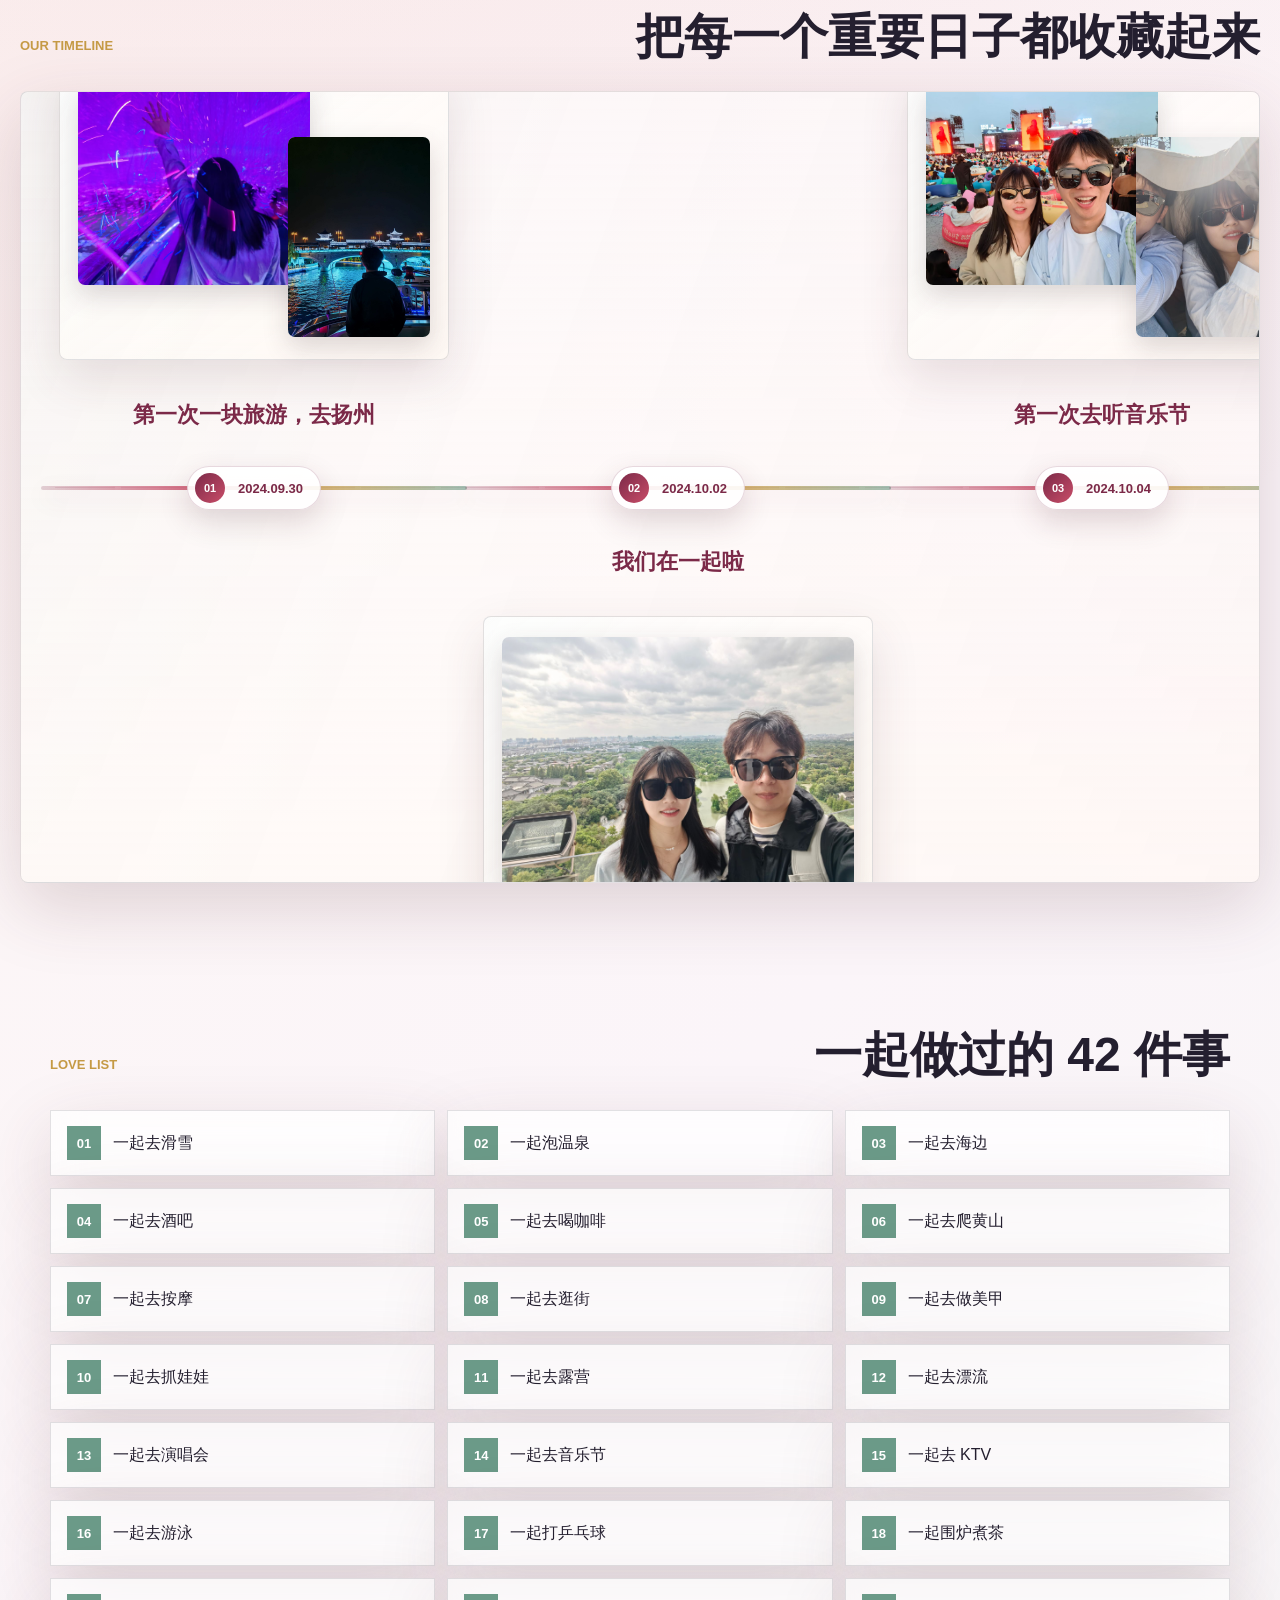
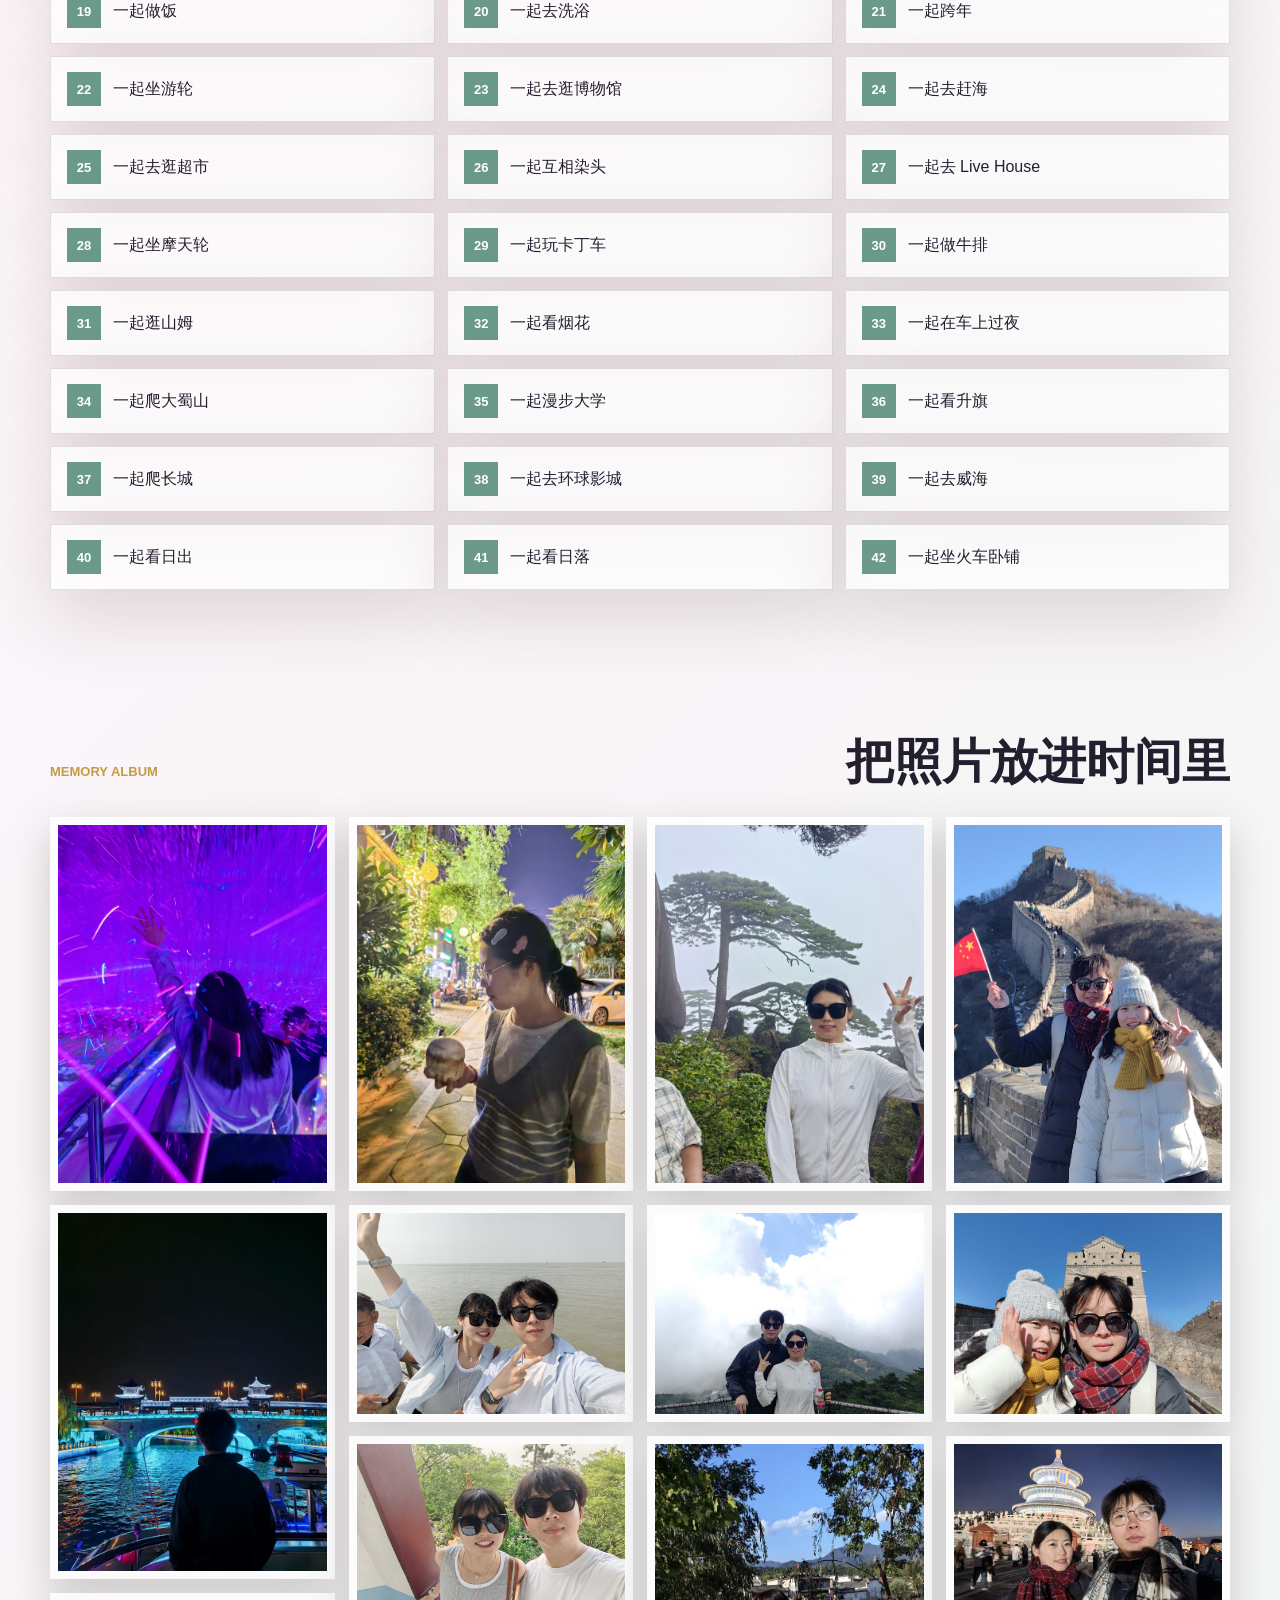
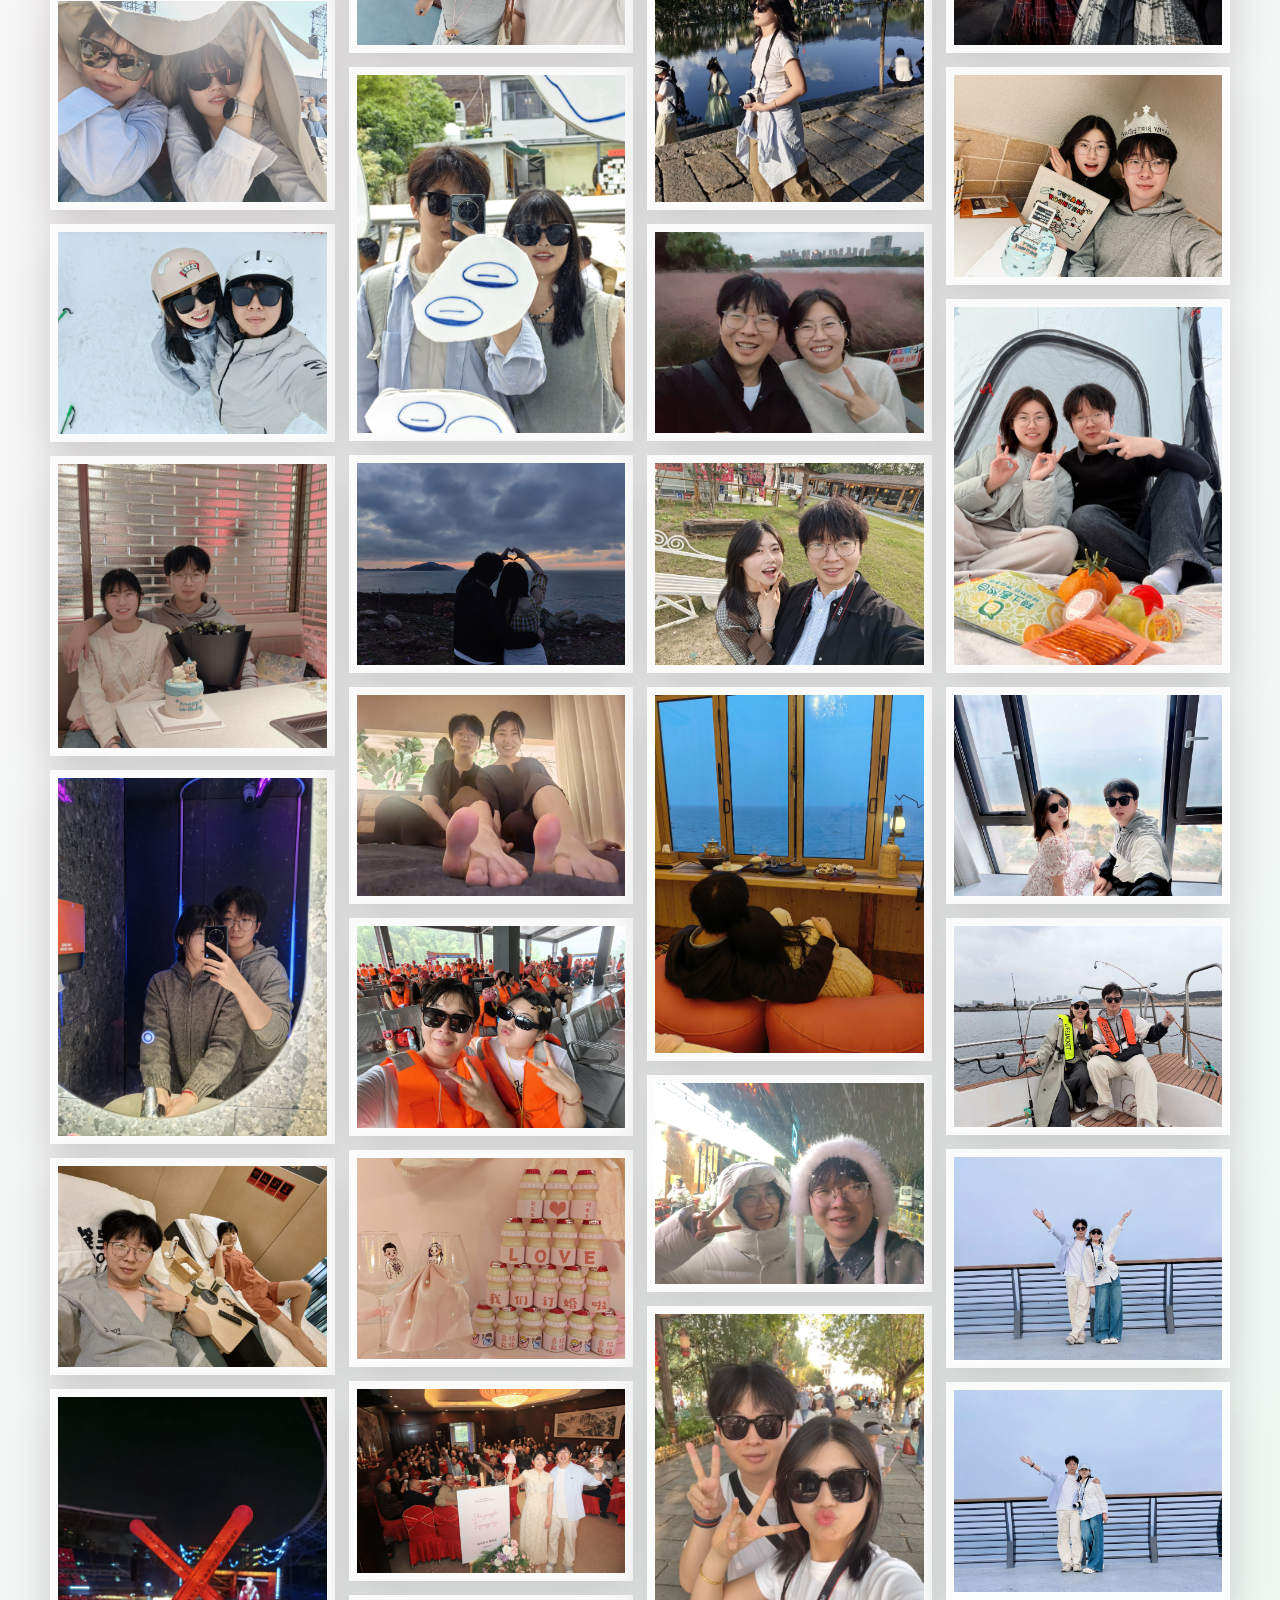
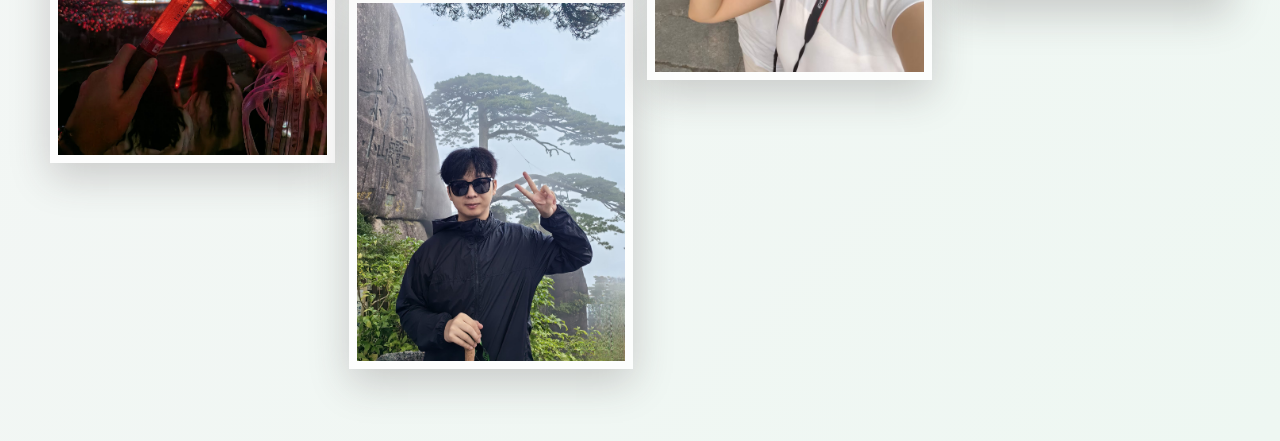
==== commit 635412bf: "Version timeline assets" ====
--- a/docs/index.html
+++ b/docs/index.html
@@ -4,7 +4,7 @@
   <meta charset="utf-8">
   <meta name="viewport" content="width=device-width, initial-scale=1">
   <title>赵永乐 & 刘晶晶的爱情小站</title>
-  <link rel="stylesheet" href="styles.css">
+  <link rel="stylesheet" href="styles.timeline-fix.css">
 </head>
 <body>
   <header class="hero" id="top">
@@ -88,6 +88,6 @@
     <img id="lightboxImg" alt="放大的回忆照片">
   </dialog>
 
-  <script src="script.js"></script>
+  <script src="script.timeline-fix.js"></script>
 </body>
 </html>
--- a/docs/styles.timeline-fix.css
+++ b/docs/styles.timeline-fix.css
@@ -0,0 +1,692 @@
+:root {
+  color-scheme: light;
+  --ink: #241f2f;
+  --muted: #746b7d;
+  --paper: #fffaf7;
+  --rose: #c94d68;
+  --berry: #7b2948;
+  --gold: #c59a45;
+  --mint: #6b9a88;
+  --line: rgba(36, 31, 47, 0.13);
+  --shadow: 0 24px 70px rgba(86, 47, 55, 0.18);
+}
+
+* {
+  box-sizing: border-box;
+}
+
+html {
+  scroll-behavior: smooth;
+}
+
+body {
+  margin: 0;
+  color: var(--ink);
+  font-family: "Microsoft YaHei", "PingFang SC", "Noto Sans SC", Arial, sans-serif;
+  background:
+    radial-gradient(circle at 12% 8%, rgba(201, 77, 104, 0.14), transparent 30%),
+    linear-gradient(135deg, #fff8f1 0%, #fbf5f9 42%, #eef7f2 100%);
+}
+
+a {
+  color: inherit;
+  text-decoration: none;
+}
+
+.hero {
+  position: relative;
+  min-height: 92vh;
+  display: grid;
+  align-items: end;
+  padding: 28px clamp(20px, 5vw, 72px) 72px;
+  overflow: hidden;
+}
+
+.hero::after {
+  content: "";
+  position: absolute;
+  inset: 0;
+  background:
+    linear-gradient(90deg, rgba(20, 16, 21, 0.74) 0%, rgba(20, 16, 21, 0.34) 46%, rgba(20, 16, 21, 0.1) 100%),
+    linear-gradient(0deg, rgba(20, 16, 21, 0.55), transparent 35%);
+  z-index: 1;
+}
+
+.hero__media,
+.hero__media img {
+  position: absolute;
+  inset: 0;
+  width: 100%;
+  height: 100%;
+}
+
+.hero__media img {
+  object-fit: cover;
+}
+
+.nav {
+  position: absolute;
+  z-index: 2;
+  top: 24px;
+  right: clamp(20px, 5vw, 72px);
+  display: flex;
+  gap: 10px;
+  padding: 8px;
+  border: 1px solid rgba(255, 255, 255, 0.32);
+  background: rgba(255, 255, 255, 0.14);
+  backdrop-filter: blur(16px);
+}
+
+.nav a {
+  min-width: 54px;
+  padding: 9px 14px;
+  color: #fff;
+  font-size: 14px;
+  text-align: center;
+}
+
+.hero__content {
+  position: relative;
+  z-index: 2;
+  max-width: 780px;
+  color: #fff;
+}
+
+.eyebrow {
+  margin: 0 0 12px;
+  color: var(--gold);
+  font-size: 13px;
+  font-weight: 700;
+  letter-spacing: 0;
+  text-transform: uppercase;
+}
+
+.hero h1 {
+  margin: 0;
+  font-size: clamp(48px, 9vw, 108px);
+  line-height: 1.02;
+  letter-spacing: 0;
+}
+
+.hero__text {
+  max-width: 620px;
+  margin: 22px 0 0;
+  color: rgba(255, 255, 255, 0.9);
+  font-size: clamp(18px, 2.2vw, 24px);
+  line-height: 1.7;
+}
+
+.hero__actions {
+  display: flex;
+  flex-wrap: wrap;
+  gap: 14px;
+  margin-top: 34px;
+}
+
+.button {
+  display: inline-flex;
+  align-items: center;
+  justify-content: center;
+  min-height: 46px;
+  padding: 0 22px;
+  border: 1px solid rgba(255, 255, 255, 0.4);
+  font-weight: 700;
+}
+
+.button--primary {
+  color: #fff;
+  background: var(--rose);
+  border-color: var(--rose);
+}
+
+.button--ghost {
+  color: #fff;
+  background: rgba(255, 255, 255, 0.12);
+}
+
+.section {
+  width: min(1180px, calc(100% - 40px));
+  margin: 0 auto;
+  padding: 72px 0;
+}
+
+.section__head {
+  display: flex;
+  align-items: end;
+  justify-content: space-between;
+  gap: 20px;
+  margin-bottom: 26px;
+}
+
+.section__head h2 {
+  margin: 0;
+  font-size: clamp(28px, 4vw, 48px);
+  line-height: 1.18;
+}
+
+.stats {
+  display: grid;
+  grid-template-columns: repeat(3, minmax(0, 1fr));
+  gap: 16px;
+}
+
+.stat,
+.names article,
+.moment {
+  border: 1px solid var(--line);
+  background: rgba(255, 255, 255, 0.72);
+  box-shadow: var(--shadow);
+  backdrop-filter: blur(14px);
+}
+
+.stat {
+  min-height: 160px;
+  padding: 24px;
+}
+
+.stat__label,
+.names span {
+  color: var(--muted);
+  font-size: 14px;
+  font-weight: 700;
+}
+
+.stat strong {
+  display: block;
+  margin: 12px 0;
+  color: var(--berry);
+  font-size: clamp(34px, 5vw, 58px);
+  line-height: 1;
+}
+
+.stat__meta {
+  color: var(--muted);
+  line-height: 1.7;
+}
+
+.names {
+  display: grid;
+  grid-template-columns: repeat(2, minmax(0, 1fr));
+  gap: 18px;
+  padding-top: 10px;
+}
+
+.names article {
+  min-height: 220px;
+  padding: 32px;
+  background:
+    linear-gradient(135deg, rgba(255, 255, 255, 0.86), rgba(255, 244, 238, 0.72)),
+    linear-gradient(120deg, transparent, rgba(107, 154, 136, 0.12));
+}
+
+.names h2 {
+  margin: 14px 0 16px;
+  color: var(--berry);
+  font-size: clamp(36px, 5vw, 62px);
+}
+
+.names p {
+  margin: 0;
+  color: var(--muted);
+  font-size: 17px;
+}
+
+.moment-grid {
+  display: grid;
+  grid-template-columns: repeat(3, minmax(0, 1fr));
+  gap: 12px;
+}
+
+.moment {
+  display: flex;
+  align-items: center;
+  gap: 12px;
+  min-height: 66px;
+  padding: 14px 16px;
+}
+
+.moment__index {
+  display: inline-grid;
+  place-items: center;
+  flex: 0 0 34px;
+  width: 34px;
+  height: 34px;
+  color: #fff;
+  background: var(--mint);
+  font-size: 13px;
+  font-weight: 800;
+}
+
+.moment__text {
+  min-width: 0;
+  line-height: 1.45;
+}
+
+.timeline {
+  width: min(1280px, calc(100% - 40px));
+}
+
+.timeline-list {
+  position: relative;
+  display: flex;
+  align-items: stretch;
+  gap: 34px;
+  min-height: 700px;
+  padding: 36px 38px 34px;
+  overflow-x: auto;
+  overflow-y: hidden;
+  border: 1px solid rgba(36, 31, 47, 0.12);
+  border-radius: 8px;
+  background:
+    linear-gradient(180deg, rgba(255, 255, 255, 0.58), rgba(255, 250, 247, 0.86)),
+    linear-gradient(110deg, rgba(107, 154, 136, 0.12), transparent 38%, rgba(201, 77, 104, 0.1));
+  box-shadow: var(--shadow);
+  cursor: grab;
+  scroll-behavior: smooth;
+  scroll-snap-type: x proximity;
+  scrollbar-color: rgba(123, 41, 72, 0.5) rgba(255, 255, 255, 0.55);
+  scrollbar-width: thin;
+  user-select: none;
+}
+
+.timeline-list::before {
+  content: "";
+  position: absolute;
+  top: 50%;
+  left: 34px;
+  right: 34px;
+  height: 1px;
+  border-radius: 999px;
+  background: rgba(123, 41, 72, 0.12);
+}
+
+.timeline-list::-webkit-scrollbar {
+  height: 10px;
+}
+
+.timeline-list::-webkit-scrollbar-track {
+  background: rgba(255, 255, 255, 0.55);
+}
+
+.timeline-list::-webkit-scrollbar-thumb {
+  background: rgba(123, 41, 72, 0.48);
+  border-radius: 999px;
+}
+
+.timeline-list.is-dragging {
+  cursor: grabbing;
+  scroll-behavior: auto;
+}
+
+.timeline-item {
+  position: relative;
+  flex: 0 0 clamp(285px, 31vw, 390px);
+  min-height: 720px;
+  scroll-snap-align: center;
+}
+
+.timeline-item::before {
+  content: "";
+  position: absolute;
+  z-index: 1;
+  top: 50%;
+  left: -18px;
+  right: -18px;
+  height: 4px;
+  border-radius: 999px;
+  background:
+    linear-gradient(90deg, rgba(123, 41, 72, 0.2), rgba(201, 77, 104, 0.78), rgba(197, 154, 69, 0.72), rgba(107, 154, 136, 0.62)),
+    repeating-linear-gradient(90deg, transparent 0 74px, rgba(255, 255, 255, 0.76) 74px 80px);
+  box-shadow: 0 8px 24px rgba(123, 41, 72, 0.14);
+  transform: translateY(-50%);
+}
+
+.timeline-item__marker {
+  z-index: 3;
+  position: absolute;
+  top: 50%;
+  left: 50%;
+  display: grid;
+  grid-template-columns: auto auto;
+  align-items: center;
+  gap: 8px;
+  min-width: 134px;
+  min-height: 44px;
+  padding: 6px 12px 6px 7px;
+  color: var(--berry);
+  background: rgba(255, 255, 255, 0.9);
+  border: 1px solid rgba(123, 41, 72, 0.18);
+  border-radius: 999px;
+  box-shadow: 0 12px 30px rgba(75, 32, 46, 0.16);
+  transform: translate(-50%, -50%);
+}
+
+.timeline-item__marker span {
+  display: grid;
+  place-items: center;
+  width: 30px;
+  height: 30px;
+  color: #fff;
+  background: linear-gradient(135deg, var(--berry), var(--rose));
+  border-radius: 50%;
+  font-size: 11px;
+  font-weight: 900;
+}
+
+.timeline-item__marker time,
+.timeline-item__marker strong {
+  color: var(--berry);
+  font-size: 13px;
+  font-weight: 900;
+  white-space: nowrap;
+}
+
+.timeline-item__body {
+  position: absolute;
+  z-index: 2;
+  left: 0;
+  width: 100%;
+  min-height: 236px;
+  padding: 0;
+  border: 1px solid var(--line);
+  border-radius: 8px;
+  background:
+    linear-gradient(145deg, rgba(255, 255, 255, 0.86), rgba(255, 248, 242, 0.76)),
+    linear-gradient(120deg, rgba(107, 154, 136, 0.1), transparent 58%);
+  box-shadow: 0 18px 48px rgba(86, 47, 55, 0.13);
+  backdrop-filter: blur(14px);
+  overflow: visible;
+}
+
+.timeline-item--top .timeline-item__body {
+  bottom: calc(50% + 128px);
+}
+
+.timeline-item--bottom .timeline-item__body {
+  top: calc(50% + 128px);
+}
+
+.timeline-item__label {
+  position: absolute;
+  z-index: 3;
+  left: 50%;
+  width: min(100%, 350px);
+  margin: 0;
+  padding: 0 10px;
+  color: var(--berry);
+  font-size: clamp(17px, 2vw, 22px);
+  line-height: 1.45;
+  text-align: center;
+  transform: translateX(-50%);
+}
+
+.timeline-item--top .timeline-item__label {
+  bottom: calc(50% + 58px);
+}
+
+.timeline-item--bottom .timeline-item__label {
+  top: calc(50% + 58px);
+}
+
+.timeline-item__body h3 {
+  margin: 0;
+  padding: 16px 18px 0;
+  font-size: clamp(17px, 2vw, 23px);
+  line-height: 1.45;
+}
+
+.timeline-item__marker--future span {
+  background: linear-gradient(135deg, var(--mint), var(--gold));
+  font-size: 20px;
+}
+
+.timeline-photos {
+  display: grid;
+  grid-template-columns: repeat(12, 1fr);
+  grid-auto-rows: 44px;
+  gap: 8px;
+  min-height: 192px;
+  padding: 20px 18px 22px;
+}
+
+.timeline-photo {
+  position: relative;
+  display: block;
+  width: 100%;
+  min-height: 0;
+  padding: 0;
+  overflow: hidden;
+  border: 0;
+  border-radius: 7px;
+  background: rgba(255, 255, 255, 0.72);
+  box-shadow: 0 10px 26px rgba(61, 45, 52, 0.18);
+  cursor: zoom-in;
+  touch-action: manipulation;
+}
+
+.timeline-photos--1 .timeline-photo {
+  grid-column: 1 / -1;
+  grid-row: span 5;
+}
+
+.timeline-photos--2 .timeline-photo--1 {
+  grid-column: 1 / span 8;
+  grid-row: 1 / span 4;
+}
+
+.timeline-photos--2 .timeline-photo--2 {
+  grid-column: 8 / span 5;
+  grid-row: 2 / span 4;
+}
+
+.timeline-photos--3 .timeline-photo--1 {
+  grid-column: 1 / span 7;
+  grid-row: 1 / span 5;
+}
+
+.timeline-photos--3 .timeline-photo--2 {
+  grid-column: 8 / span 5;
+  grid-row: 1 / span 3;
+}
+
+.timeline-photos--3 .timeline-photo--3 {
+  grid-column: 7 / span 6;
+  grid-row: 4 / span 3;
+}
+
+.timeline-photos--4 .timeline-photo--1 {
+  grid-column: 1 / span 7;
+  grid-row: 1 / span 4;
+}
+
+.timeline-photos--4 .timeline-photo--2 {
+  grid-column: 8 / span 5;
+  grid-row: 1 / span 3;
+}
+
+.timeline-photos--4 .timeline-photo--3 {
+  grid-column: 1 / span 5;
+  grid-row: 5 / span 3;
+}
+
+.timeline-photos--4 .timeline-photo--4 {
+  grid-column: 6 / span 7;
+  grid-row: 4 / span 4;
+}
+
+.timeline-photo img {
+  display: block;
+  width: 100%;
+  height: 100%;
+  object-fit: cover;
+  transition: transform 0.28s ease;
+}
+
+.timeline-photo:hover img {
+  transform: scale(1.04);
+}
+
+.gallery-grid {
+  columns: 4 220px;
+  column-gap: 14px;
+}
+
+.photo {
+  display: block;
+  width: 100%;
+  margin: 0 0 14px;
+  padding: 0;
+  border: 0;
+  background: transparent;
+  break-inside: avoid;
+  cursor: zoom-in;
+}
+
+.photo img {
+  display: block;
+  width: 100%;
+  height: auto;
+  border: 8px solid rgba(255, 255, 255, 0.84);
+  box-shadow: 0 14px 38px rgba(61, 45, 52, 0.22);
+}
+
+.to-top {
+  position: fixed;
+  right: 18px;
+  bottom: 18px;
+  z-index: 5;
+  width: 44px;
+  height: 44px;
+  border: 0;
+  color: #fff;
+  background: var(--berry);
+  box-shadow: 0 12px 28px rgba(75, 32, 46, 0.24);
+  cursor: pointer;
+}
+
+.lightbox {
+  width: 100vw;
+  max-width: none;
+  height: 100vh;
+  max-height: none;
+  padding: 0;
+  border: 0;
+  background: transparent;
+}
+
+.lightbox::backdrop {
+  background: rgba(20, 16, 21, 0.82);
+}
+
+.lightbox img {
+  display: block;
+  width: auto;
+  height: auto;
+  max-width: 100%;
+  max-height: 100%;
+  margin: auto;
+  border: min(1.2vw, 10px) solid #fff;
+  object-fit: contain;
+  box-shadow: 0 24px 70px rgba(0, 0, 0, 0.38);
+}
+
+.lightbox[open] {
+  display: grid;
+  place-items: center;
+}
+
+.lightbox__close {
+  position: fixed;
+  top: 18px;
+  right: 18px;
+  width: 46px;
+  height: 46px;
+  border: 0;
+  color: #fff;
+  background: rgba(255, 255, 255, 0.18);
+  font-size: 32px;
+  line-height: 1;
+  cursor: pointer;
+}
+
+@media (max-width: 860px) {
+  .hero {
+    min-height: 88vh;
+    padding: 92px 20px 56px;
+  }
+
+  .nav {
+    left: 20px;
+    right: 20px;
+    justify-content: center;
+    overflow-x: auto;
+  }
+
+  .section__head {
+    display: block;
+  }
+
+  .stats,
+  .names,
+  .moment-grid {
+    grid-template-columns: 1fr;
+  }
+
+  .section {
+    width: min(100% - 28px, 1180px);
+    padding: 52px 0;
+  }
+
+  .timeline {
+    width: min(100% - 28px, 1180px);
+  }
+
+  .timeline-list {
+    min-height: 620px;
+    gap: 14px;
+    padding: 28px 16px 24px;
+  }
+
+  .timeline-list::before {
+    top: 50%;
+    left: 22px;
+    right: 22px;
+    width: auto;
+  }
+
+  .timeline-item {
+    flex-basis: min(82vw, 340px);
+    min-height: 640px;
+  }
+
+  .timeline-item__marker {
+    min-width: 124px;
+    min-height: 42px;
+  }
+
+  .timeline-item__body {
+    min-height: 220px;
+  }
+
+  .timeline-item--top .timeline-item__body {
+    bottom: calc(50% + 118px);
+  }
+
+  .timeline-item--bottom .timeline-item__body {
+    top: calc(50% + 118px);
+  }
+
+  .timeline-item--top .timeline-item__label {
+    bottom: calc(50% + 52px);
+  }
+
+  .timeline-item--bottom .timeline-item__label {
+    top: calc(50% + 52px);
+  }
+
+  .timeline-photos {
+    grid-auto-rows: 38px;
+    min-height: 178px;
+    padding: 18px 14px 20px;
+  }
+}
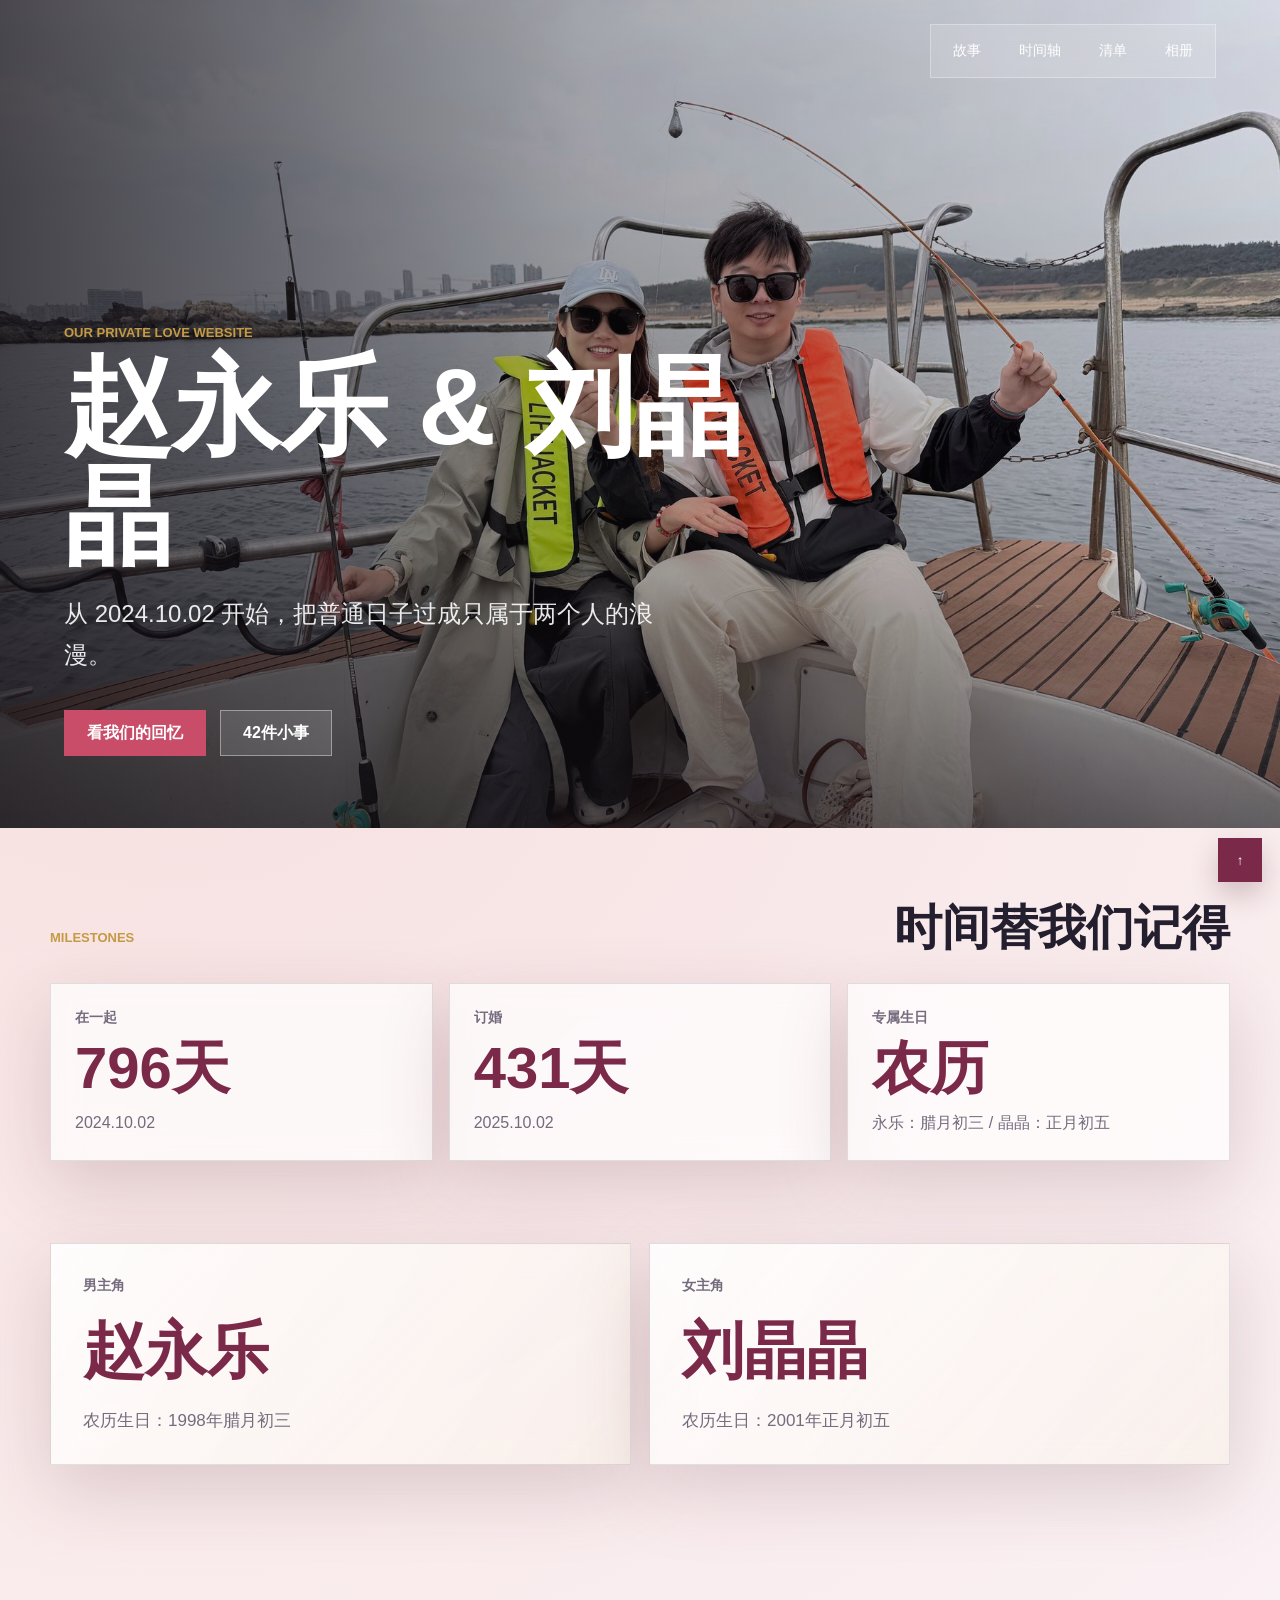
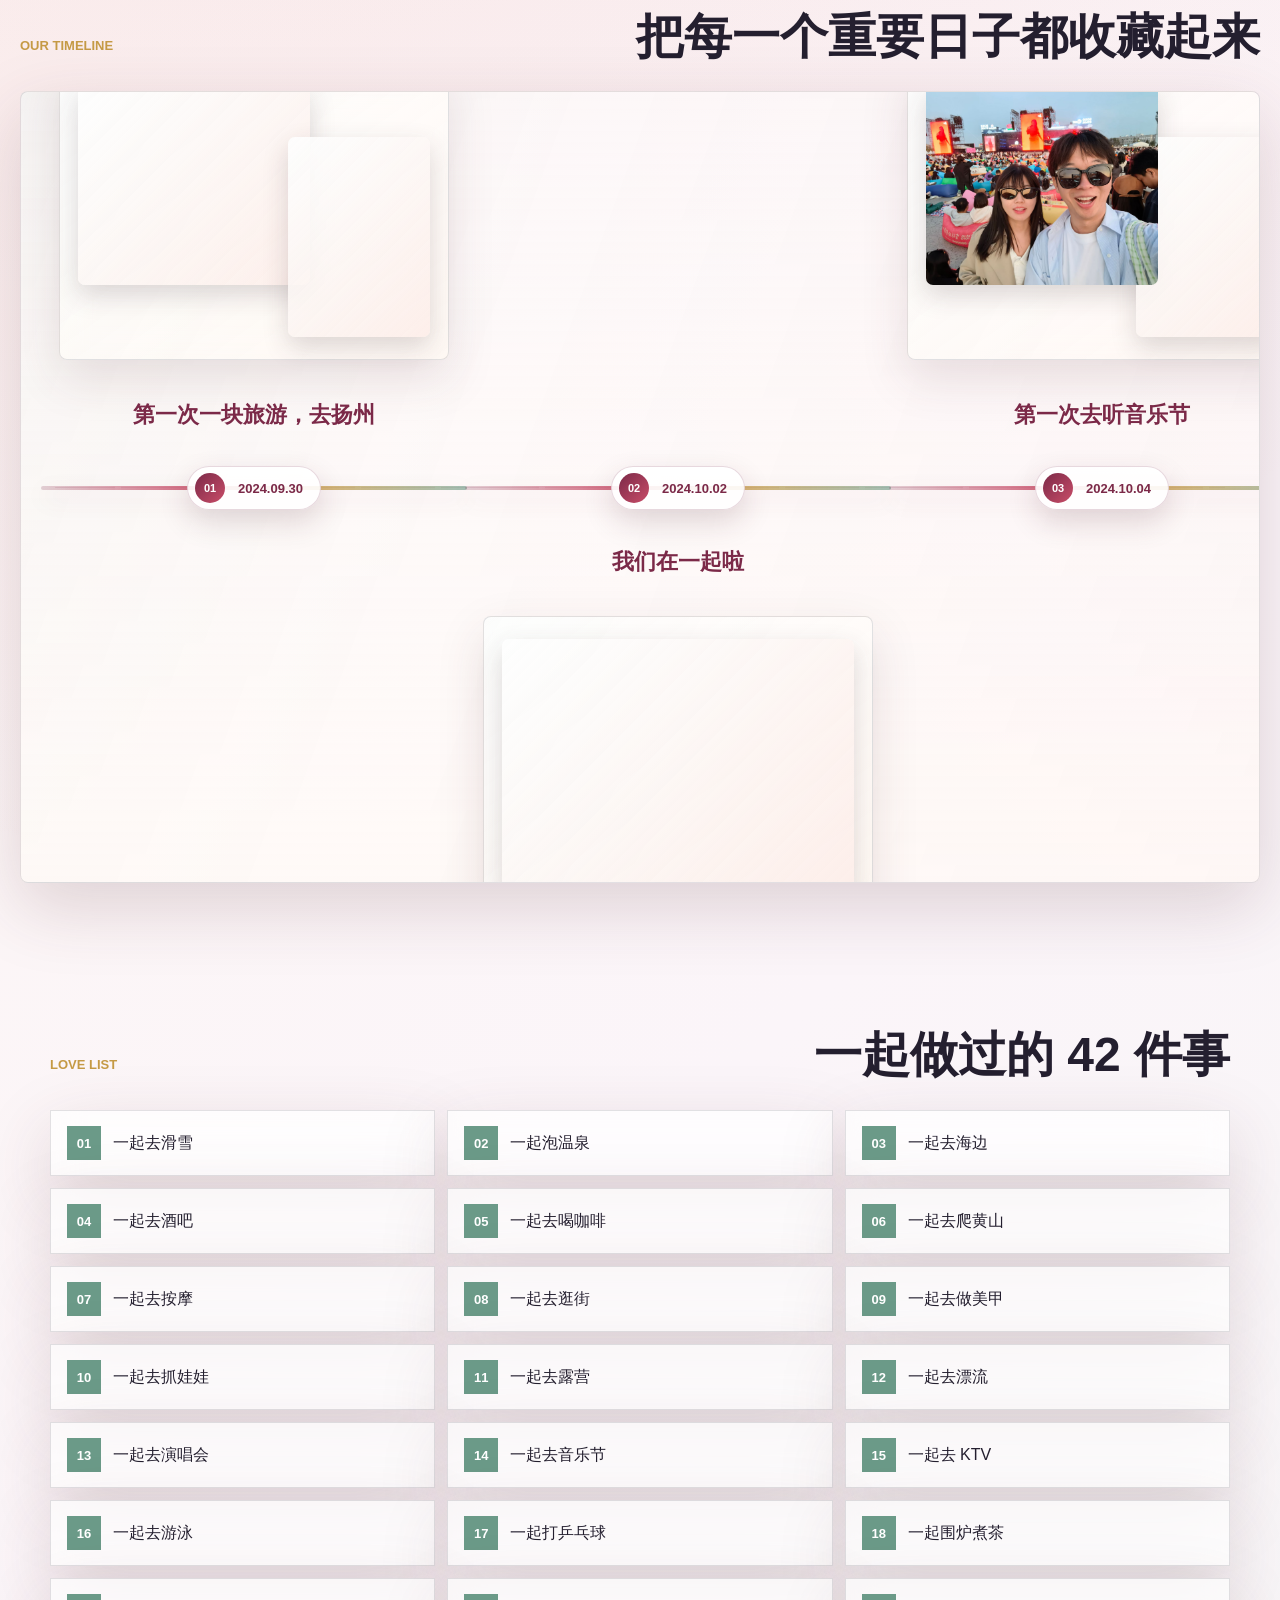
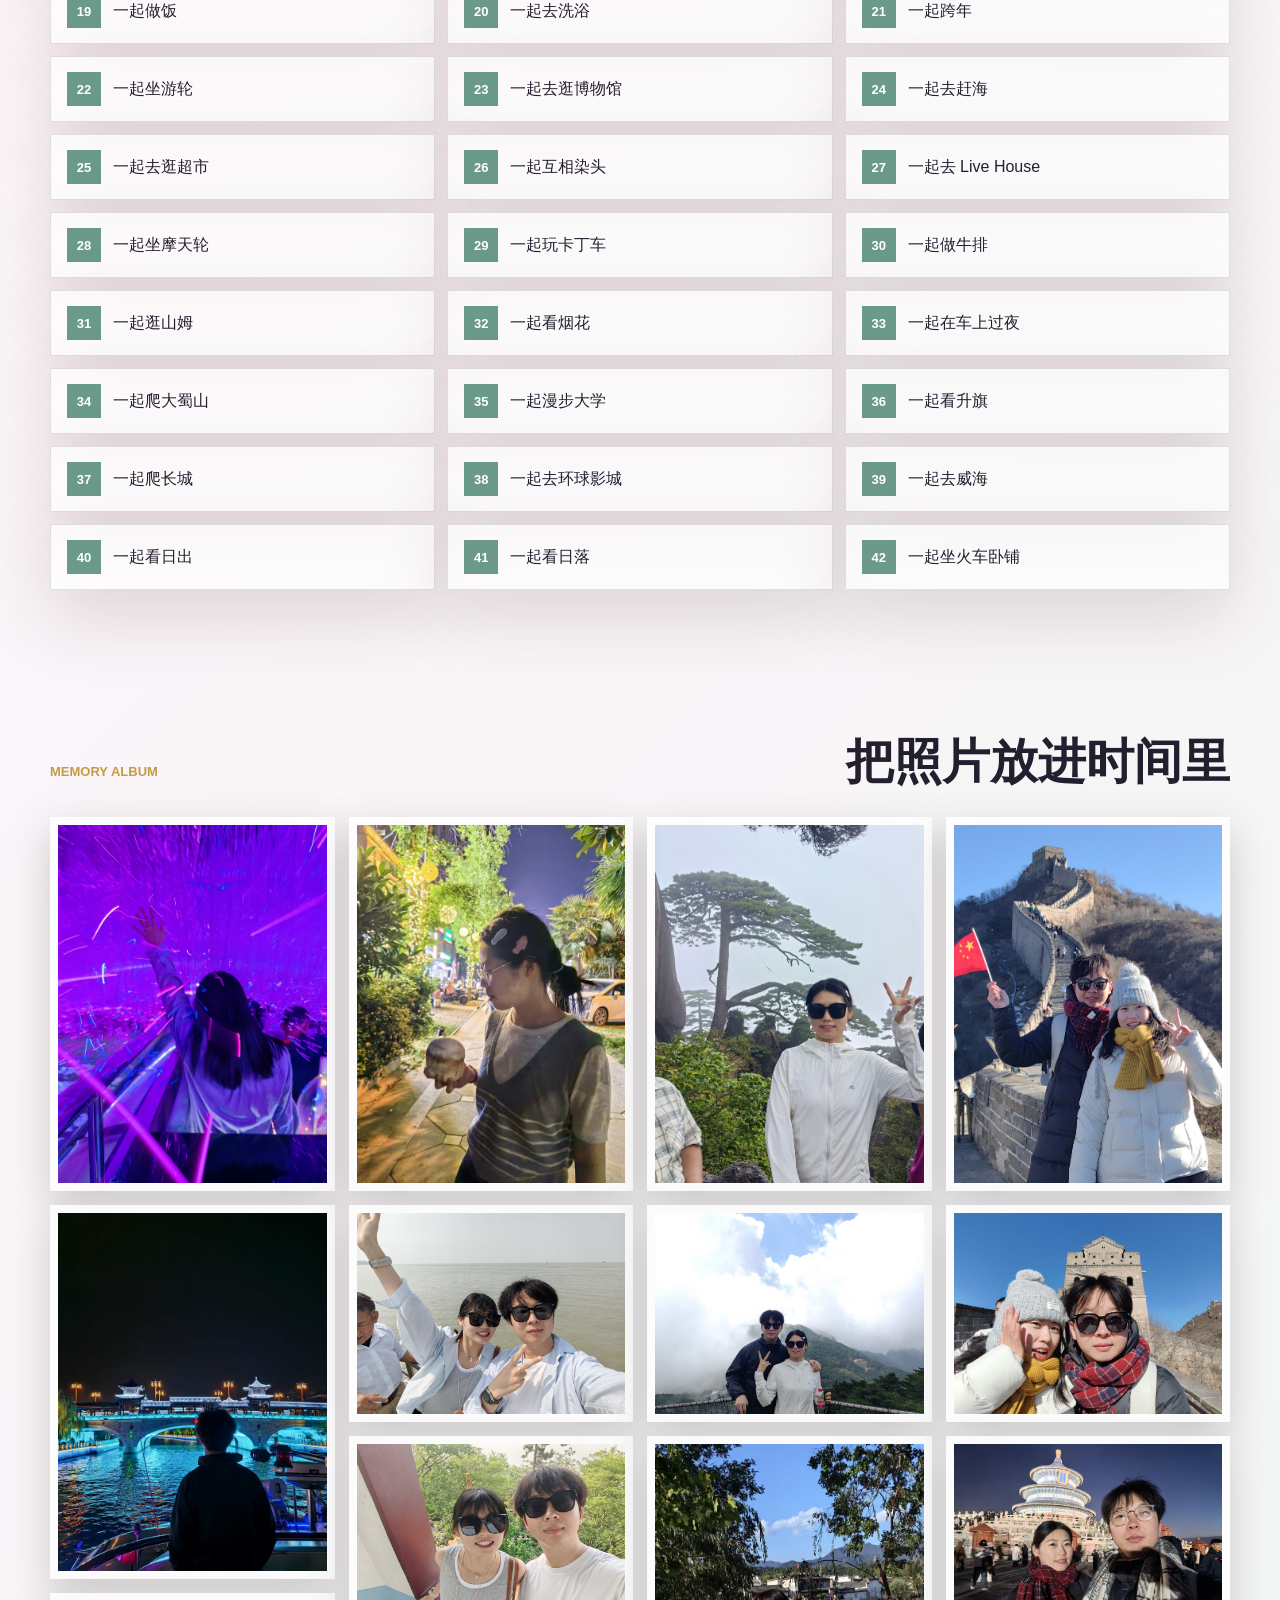
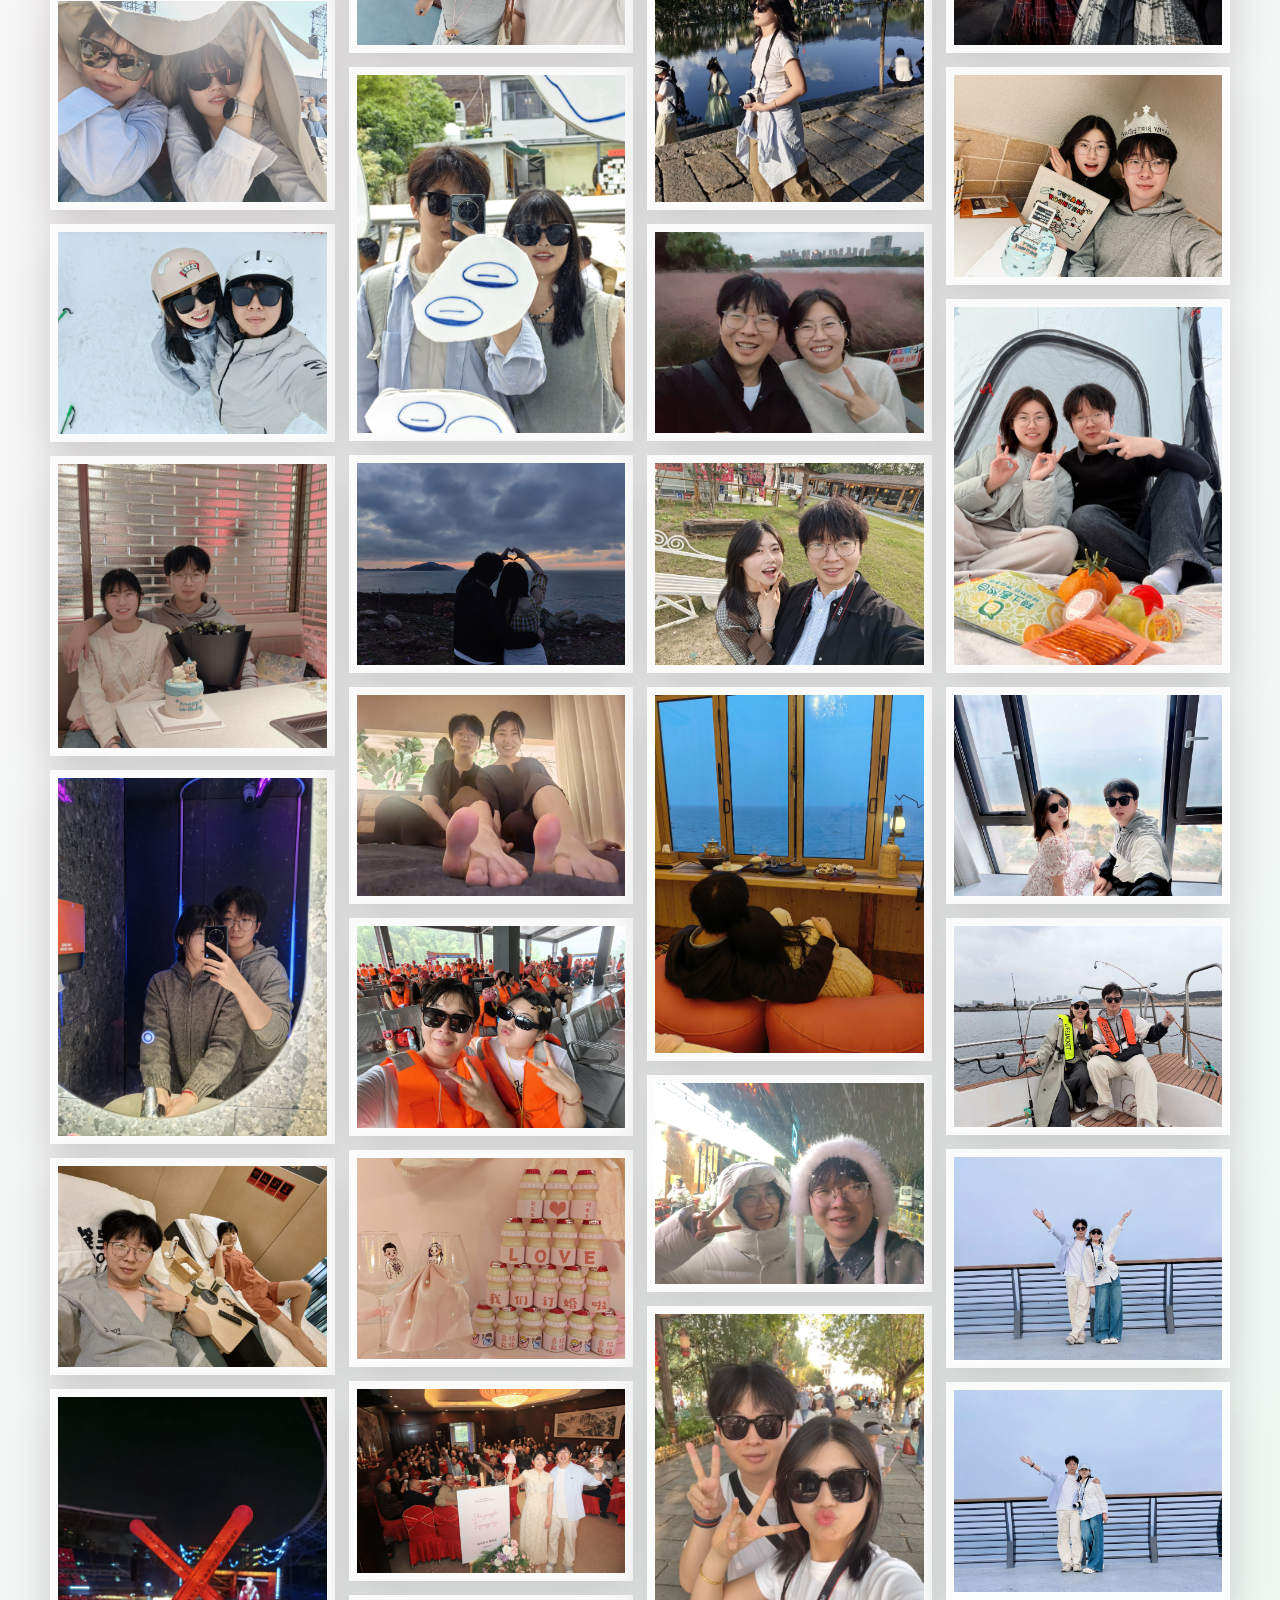
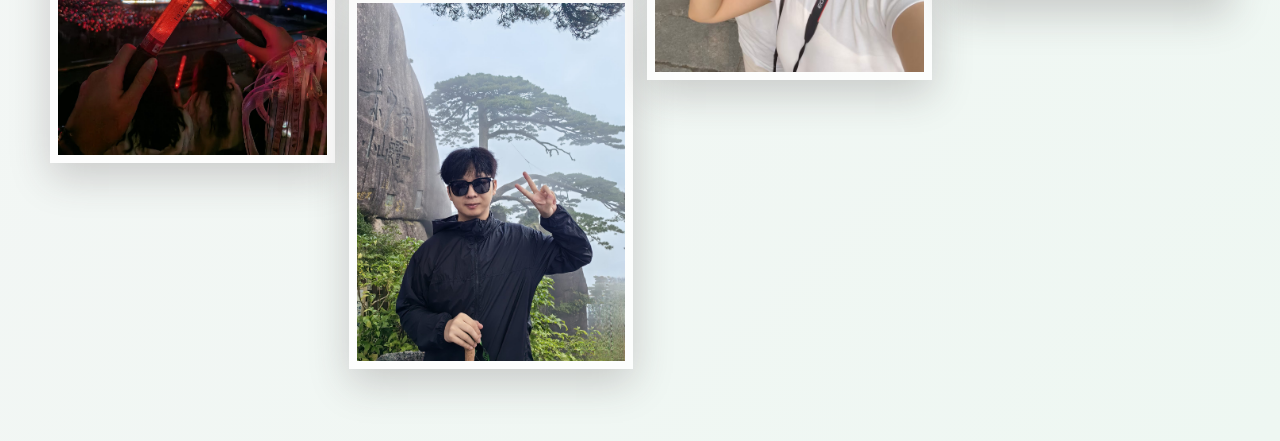
==== commit 8d83f632: "Fix Xiaohai timeline date" ====
--- a/docs/index.html
+++ b/docs/index.html
@@ -4,7 +4,7 @@
   <meta charset="utf-8">
   <meta name="viewport" content="width=device-width, initial-scale=1">
   <title>赵永乐 & 刘晶晶的爱情小站</title>
-  <link rel="stylesheet" href="styles.timeline-fix.css">
+  <link rel="stylesheet" href="styles.timeline-v3.css">
 </head>
 <body>
   <header class="hero" id="top">
@@ -88,6 +88,6 @@
     <img id="lightboxImg" alt="放大的回忆照片">
   </dialog>
 
-  <script src="script.timeline-fix.js"></script>
+  <script src="script.timeline-v3.js"></script>
 </body>
 </html>
--- a/docs/styles.timeline-v3.css
+++ b/docs/styles.timeline-v3.css
@@ -0,0 +1,715 @@
+:root {
+  color-scheme: light;
+  --ink: #241f2f;
+  --muted: #746b7d;
+  --paper: #fffaf7;
+  --rose: #c94d68;
+  --berry: #7b2948;
+  --gold: #c59a45;
+  --mint: #6b9a88;
+  --line: rgba(36, 31, 47, 0.13);
+  --shadow: 0 24px 70px rgba(86, 47, 55, 0.18);
+}
+
+* {
+  box-sizing: border-box;
+}
+
+html {
+  scroll-behavior: smooth;
+}
+
+body {
+  margin: 0;
+  color: var(--ink);
+  font-family: "Microsoft YaHei", "PingFang SC", "Noto Sans SC", Arial, sans-serif;
+  background:
+    radial-gradient(circle at 12% 8%, rgba(201, 77, 104, 0.14), transparent 30%),
+    linear-gradient(135deg, #fff8f1 0%, #fbf5f9 42%, #eef7f2 100%);
+}
+
+a {
+  color: inherit;
+  text-decoration: none;
+}
+
+.hero {
+  position: relative;
+  min-height: 92vh;
+  display: grid;
+  align-items: end;
+  padding: 28px clamp(20px, 5vw, 72px) 72px;
+  overflow: hidden;
+}
+
+.hero::after {
+  content: "";
+  position: absolute;
+  inset: 0;
+  background:
+    linear-gradient(90deg, rgba(20, 16, 21, 0.74) 0%, rgba(20, 16, 21, 0.34) 46%, rgba(20, 16, 21, 0.1) 100%),
+    linear-gradient(0deg, rgba(20, 16, 21, 0.55), transparent 35%);
+  z-index: 1;
+}
+
+.hero__media,
+.hero__media img {
+  position: absolute;
+  inset: 0;
+  width: 100%;
+  height: 100%;
+}
+
+.hero__media img {
+  object-fit: cover;
+}
+
+.nav {
+  position: absolute;
+  z-index: 2;
+  top: 24px;
+  right: clamp(20px, 5vw, 72px);
+  display: flex;
+  gap: 10px;
+  padding: 8px;
+  border: 1px solid rgba(255, 255, 255, 0.32);
+  background: rgba(255, 255, 255, 0.14);
+  backdrop-filter: blur(16px);
+}
+
+.nav a {
+  min-width: 54px;
+  padding: 9px 14px;
+  color: #fff;
+  font-size: 14px;
+  text-align: center;
+}
+
+.hero__content {
+  position: relative;
+  z-index: 2;
+  max-width: 780px;
+  color: #fff;
+}
+
+.eyebrow {
+  margin: 0 0 12px;
+  color: var(--gold);
+  font-size: 13px;
+  font-weight: 700;
+  letter-spacing: 0;
+  text-transform: uppercase;
+}
+
+.hero h1 {
+  margin: 0;
+  font-size: clamp(48px, 9vw, 108px);
+  line-height: 1.02;
+  letter-spacing: 0;
+}
+
+.hero__text {
+  max-width: 620px;
+  margin: 22px 0 0;
+  color: rgba(255, 255, 255, 0.9);
+  font-size: clamp(18px, 2.2vw, 24px);
+  line-height: 1.7;
+}
+
+.hero__actions {
+  display: flex;
+  flex-wrap: wrap;
+  gap: 14px;
+  margin-top: 34px;
+}
+
+.button {
+  display: inline-flex;
+  align-items: center;
+  justify-content: center;
+  min-height: 46px;
+  padding: 0 22px;
+  border: 1px solid rgba(255, 255, 255, 0.4);
+  font-weight: 700;
+}
+
+.button--primary {
+  color: #fff;
+  background: var(--rose);
+  border-color: var(--rose);
+}
+
+.button--ghost {
+  color: #fff;
+  background: rgba(255, 255, 255, 0.12);
+}
+
+.section {
+  width: min(1180px, calc(100% - 40px));
+  margin: 0 auto;
+  padding: 72px 0;
+}
+
+.section__head {
+  display: flex;
+  align-items: end;
+  justify-content: space-between;
+  gap: 20px;
+  margin-bottom: 26px;
+}
+
+.section__head h2 {
+  margin: 0;
+  font-size: clamp(28px, 4vw, 48px);
+  line-height: 1.18;
+}
+
+.stats {
+  display: grid;
+  grid-template-columns: repeat(3, minmax(0, 1fr));
+  gap: 16px;
+}
+
+.stat,
+.names article,
+.moment {
+  border: 1px solid var(--line);
+  background: rgba(255, 255, 255, 0.72);
+  box-shadow: var(--shadow);
+  backdrop-filter: blur(14px);
+}
+
+.stat {
+  min-height: 160px;
+  padding: 24px;
+}
+
+.stat__label,
+.names span {
+  color: var(--muted);
+  font-size: 14px;
+  font-weight: 700;
+}
+
+.stat strong {
+  display: block;
+  margin: 12px 0;
+  color: var(--berry);
+  font-size: clamp(34px, 5vw, 58px);
+  line-height: 1;
+}
+
+.stat__meta {
+  color: var(--muted);
+  line-height: 1.7;
+}
+
+.names {
+  display: grid;
+  grid-template-columns: repeat(2, minmax(0, 1fr));
+  gap: 18px;
+  padding-top: 10px;
+}
+
+.names article {
+  min-height: 220px;
+  padding: 32px;
+  background:
+    linear-gradient(135deg, rgba(255, 255, 255, 0.86), rgba(255, 244, 238, 0.72)),
+    linear-gradient(120deg, transparent, rgba(107, 154, 136, 0.12));
+}
+
+.names h2 {
+  margin: 14px 0 16px;
+  color: var(--berry);
+  font-size: clamp(36px, 5vw, 62px);
+}
+
+.names p {
+  margin: 0;
+  color: var(--muted);
+  font-size: 17px;
+}
+
+.moment-grid {
+  display: grid;
+  grid-template-columns: repeat(3, minmax(0, 1fr));
+  gap: 12px;
+}
+
+.moment {
+  display: flex;
+  align-items: center;
+  gap: 12px;
+  min-height: 66px;
+  padding: 14px 16px;
+}
+
+.moment__index {
+  display: inline-grid;
+  place-items: center;
+  flex: 0 0 34px;
+  width: 34px;
+  height: 34px;
+  color: #fff;
+  background: var(--mint);
+  font-size: 13px;
+  font-weight: 800;
+}
+
+.moment__text {
+  min-width: 0;
+  line-height: 1.45;
+}
+
+.timeline {
+  width: min(1280px, calc(100% - 40px));
+}
+
+.timeline-list {
+  position: relative;
+  display: flex;
+  align-items: stretch;
+  gap: 34px;
+  min-height: 700px;
+  padding: 36px 38px 34px;
+  overflow-x: auto;
+  overflow-y: hidden;
+  border: 1px solid rgba(36, 31, 47, 0.12);
+  border-radius: 8px;
+  background:
+    linear-gradient(180deg, rgba(255, 255, 255, 0.58), rgba(255, 250, 247, 0.86)),
+    linear-gradient(110deg, rgba(107, 154, 136, 0.12), transparent 38%, rgba(201, 77, 104, 0.1));
+  box-shadow: var(--shadow);
+  cursor: grab;
+  scroll-behavior: smooth;
+  scroll-snap-type: x proximity;
+  scrollbar-color: rgba(123, 41, 72, 0.5) rgba(255, 255, 255, 0.55);
+  scrollbar-width: thin;
+  user-select: none;
+}
+
+.timeline-list::before {
+  content: "";
+  position: absolute;
+  top: 50%;
+  left: 34px;
+  right: 34px;
+  height: 1px;
+  border-radius: 999px;
+  background: rgba(123, 41, 72, 0.12);
+}
+
+.timeline-list::-webkit-scrollbar {
+  height: 10px;
+}
+
+.timeline-list::-webkit-scrollbar-track {
+  background: rgba(255, 255, 255, 0.55);
+}
+
+.timeline-list::-webkit-scrollbar-thumb {
+  background: rgba(123, 41, 72, 0.48);
+  border-radius: 999px;
+}
+
+.timeline-list.is-dragging {
+  cursor: grabbing;
+  scroll-behavior: auto;
+}
+
+.timeline-item {
+  position: relative;
+  flex: 0 0 clamp(285px, 31vw, 390px);
+  min-height: 720px;
+  scroll-snap-align: center;
+}
+
+.timeline-item::before {
+  content: "";
+  position: absolute;
+  z-index: 1;
+  top: 50%;
+  left: -18px;
+  right: -18px;
+  height: 4px;
+  border-radius: 999px;
+  background:
+    linear-gradient(90deg, rgba(123, 41, 72, 0.2), rgba(201, 77, 104, 0.78), rgba(197, 154, 69, 0.72), rgba(107, 154, 136, 0.62)),
+    repeating-linear-gradient(90deg, transparent 0 74px, rgba(255, 255, 255, 0.76) 74px 80px);
+  box-shadow: 0 8px 24px rgba(123, 41, 72, 0.14);
+  transform: translateY(-50%);
+}
+
+.timeline-item__marker {
+  z-index: 3;
+  position: absolute;
+  top: 50%;
+  left: 50%;
+  display: grid;
+  grid-template-columns: auto auto;
+  align-items: center;
+  gap: 8px;
+  min-width: 134px;
+  min-height: 44px;
+  padding: 6px 12px 6px 7px;
+  color: var(--berry);
+  background: rgba(255, 255, 255, 0.9);
+  border: 1px solid rgba(123, 41, 72, 0.18);
+  border-radius: 999px;
+  box-shadow: 0 12px 30px rgba(75, 32, 46, 0.16);
+  transform: translate(-50%, -50%);
+}
+
+.timeline-item__marker span {
+  display: grid;
+  place-items: center;
+  width: 30px;
+  height: 30px;
+  color: #fff;
+  background: linear-gradient(135deg, var(--berry), var(--rose));
+  border-radius: 50%;
+  font-size: 11px;
+  font-weight: 900;
+}
+
+.timeline-item__marker time,
+.timeline-item__marker strong {
+  color: var(--berry);
+  font-size: 13px;
+  font-weight: 900;
+  white-space: nowrap;
+}
+
+.timeline-item__body {
+  position: absolute;
+  z-index: 2;
+  left: 0;
+  width: 100%;
+  min-height: 236px;
+  padding: 0;
+  border: 1px solid var(--line);
+  border-radius: 8px;
+  background:
+    linear-gradient(145deg, rgba(255, 255, 255, 0.86), rgba(255, 248, 242, 0.76)),
+    linear-gradient(120deg, rgba(107, 154, 136, 0.1), transparent 58%);
+  box-shadow: 0 18px 48px rgba(86, 47, 55, 0.13);
+  backdrop-filter: blur(14px);
+  overflow: visible;
+}
+
+.timeline-item--top .timeline-item__body {
+  bottom: calc(50% + 128px);
+}
+
+.timeline-item--bottom .timeline-item__body {
+  top: calc(50% + 128px);
+}
+
+.timeline-item__label {
+  position: absolute;
+  z-index: 3;
+  left: 50%;
+  width: min(100%, 350px);
+  margin: 0;
+  padding: 0 10px;
+  color: var(--berry);
+  font-size: clamp(17px, 2vw, 22px);
+  line-height: 1.45;
+  text-align: center;
+  transform: translateX(-50%);
+}
+
+.timeline-item--top .timeline-item__label {
+  bottom: calc(50% + 58px);
+}
+
+.timeline-item--bottom .timeline-item__label {
+  top: calc(50% + 58px);
+}
+
+.timeline-item__body h3 {
+  margin: 0;
+  padding: 16px 18px 0;
+  font-size: clamp(17px, 2vw, 23px);
+  line-height: 1.45;
+}
+
+.timeline-item__marker--future span {
+  background: linear-gradient(135deg, var(--mint), var(--gold));
+  font-size: 20px;
+}
+
+.timeline-item--future .timeline-item__body {
+  display: none;
+}
+
+.timeline-photos {
+  display: grid;
+  grid-template-columns: repeat(12, 1fr);
+  grid-auto-rows: 44px;
+  gap: 8px;
+  min-height: 192px;
+  padding: 22px 18px;
+}
+
+.timeline-photo {
+  position: relative;
+  display: block;
+  width: 100%;
+  min-height: 0;
+  padding: 0;
+  overflow: hidden;
+  border: 0;
+  border-radius: 7px;
+  background:
+    linear-gradient(135deg, rgba(255, 255, 255, 0.92), rgba(255, 242, 236, 0.72)),
+    linear-gradient(120deg, rgba(107, 154, 136, 0.12), rgba(201, 77, 104, 0.12));
+  box-shadow: 0 10px 26px rgba(61, 45, 52, 0.18);
+  cursor: zoom-in;
+  touch-action: manipulation;
+}
+
+.timeline-photo::before {
+  content: "";
+  position: absolute;
+  inset: 0;
+  background: linear-gradient(110deg, rgba(255,255,255,0.18), rgba(255,255,255,0.62), rgba(255,255,255,0.18));
+  transform: translateX(-100%);
+  animation: photo-shimmer 1.2s ease-in-out infinite;
+}
+
+.timeline-photos--1 .timeline-photo {
+  grid-column: 1 / -1;
+  grid-row: span 5;
+}
+
+.timeline-photos--2 .timeline-photo--1 {
+  grid-column: 1 / span 8;
+  grid-row: 1 / span 4;
+}
+
+.timeline-photos--2 .timeline-photo--2 {
+  grid-column: 8 / span 5;
+  grid-row: 2 / span 4;
+}
+
+.timeline-photos--3 .timeline-photo--1 {
+  grid-column: 1 / span 7;
+  grid-row: 1 / span 5;
+}
+
+.timeline-photos--3 .timeline-photo--2 {
+  grid-column: 8 / span 5;
+  grid-row: 1 / span 3;
+}
+
+.timeline-photos--3 .timeline-photo--3 {
+  grid-column: 7 / span 6;
+  grid-row: 4 / span 3;
+}
+
+.timeline-photos--4 .timeline-photo--1 {
+  grid-column: 1 / span 7;
+  grid-row: 1 / span 4;
+}
+
+.timeline-photos--4 .timeline-photo--2 {
+  grid-column: 8 / span 5;
+  grid-row: 1 / span 3;
+}
+
+.timeline-photos--4 .timeline-photo--3 {
+  grid-column: 1 / span 5;
+  grid-row: 5 / span 3;
+}
+
+.timeline-photos--4 .timeline-photo--4 {
+  grid-column: 6 / span 7;
+  grid-row: 4 / span 4;
+}
+
+.timeline-photo img {
+  position: relative;
+  z-index: 1;
+  display: block;
+  width: 100%;
+  height: 100%;
+  object-fit: cover;
+  transition: transform 0.28s ease, opacity 0.24s ease;
+}
+
+.timeline-photo:hover img {
+  transform: scale(1.04);
+}
+
+@keyframes photo-shimmer {
+  100% {
+    transform: translateX(100%);
+  }
+}
+
+.gallery-grid {
+  columns: 4 220px;
+  column-gap: 14px;
+}
+
+.photo {
+  display: block;
+  width: 100%;
+  margin: 0 0 14px;
+  padding: 0;
+  border: 0;
+  background: transparent;
+  break-inside: avoid;
+  cursor: zoom-in;
+}
+
+.photo img {
+  display: block;
+  width: 100%;
+  height: auto;
+  border: 8px solid rgba(255, 255, 255, 0.84);
+  box-shadow: 0 14px 38px rgba(61, 45, 52, 0.22);
+}
+
+.to-top {
+  position: fixed;
+  right: 18px;
+  bottom: 18px;
+  z-index: 5;
+  width: 44px;
+  height: 44px;
+  border: 0;
+  color: #fff;
+  background: var(--berry);
+  box-shadow: 0 12px 28px rgba(75, 32, 46, 0.24);
+  cursor: pointer;
+}
+
+.lightbox {
+  width: 100vw;
+  max-width: none;
+  height: 100vh;
+  max-height: none;
+  padding: 0;
+  border: 0;
+  background: transparent;
+}
+
+.lightbox::backdrop {
+  background: rgba(20, 16, 21, 0.82);
+}
+
+.lightbox img {
+  display: block;
+  width: auto;
+  height: auto;
+  max-width: 100%;
+  max-height: 100%;
+  margin: auto;
+  border: min(1.2vw, 10px) solid #fff;
+  object-fit: contain;
+  box-shadow: 0 24px 70px rgba(0, 0, 0, 0.38);
+}
+
+.lightbox[open] {
+  display: grid;
+  place-items: center;
+}
+
+.lightbox__close {
+  position: fixed;
+  top: 18px;
+  right: 18px;
+  width: 46px;
+  height: 46px;
+  border: 0;
+  color: #fff;
+  background: rgba(255, 255, 255, 0.18);
+  font-size: 32px;
+  line-height: 1;
+  cursor: pointer;
+}
+
+@media (max-width: 860px) {
+  .hero {
+    min-height: 88vh;
+    padding: 92px 20px 56px;
+  }
+
+  .nav {
+    left: 20px;
+    right: 20px;
+    justify-content: center;
+    overflow-x: auto;
+  }
+
+  .section__head {
+    display: block;
+  }
+
+  .stats,
+  .names,
+  .moment-grid {
+    grid-template-columns: 1fr;
+  }
+
+  .section {
+    width: min(100% - 28px, 1180px);
+    padding: 52px 0;
+  }
+
+  .timeline {
+    width: min(100% - 28px, 1180px);
+  }
+
+  .timeline-list {
+    min-height: 620px;
+    gap: 14px;
+    padding: 28px 16px 24px;
+  }
+
+  .timeline-list::before {
+    top: 50%;
+    left: 22px;
+    right: 22px;
+    width: auto;
+  }
+
+  .timeline-item {
+    flex-basis: min(82vw, 340px);
+    min-height: 640px;
+  }
+
+  .timeline-item__marker {
+    min-width: 124px;
+    min-height: 42px;
+  }
+
+  .timeline-item__body {
+    min-height: 220px;
+  }
+
+  .timeline-item--top .timeline-item__body {
+    bottom: calc(50% + 118px);
+  }
+
+  .timeline-item--bottom .timeline-item__body {
+    top: calc(50% + 118px);
+  }
+
+  .timeline-item--top .timeline-item__label {
+    bottom: calc(50% + 52px);
+  }
+
+  .timeline-item--bottom .timeline-item__label {
+    top: calc(50% + 52px);
+  }
+
+  .timeline-photos {
+    grid-auto-rows: 38px;
+    min-height: 178px;
+    padding: 18px 14px;
+  }
+}
